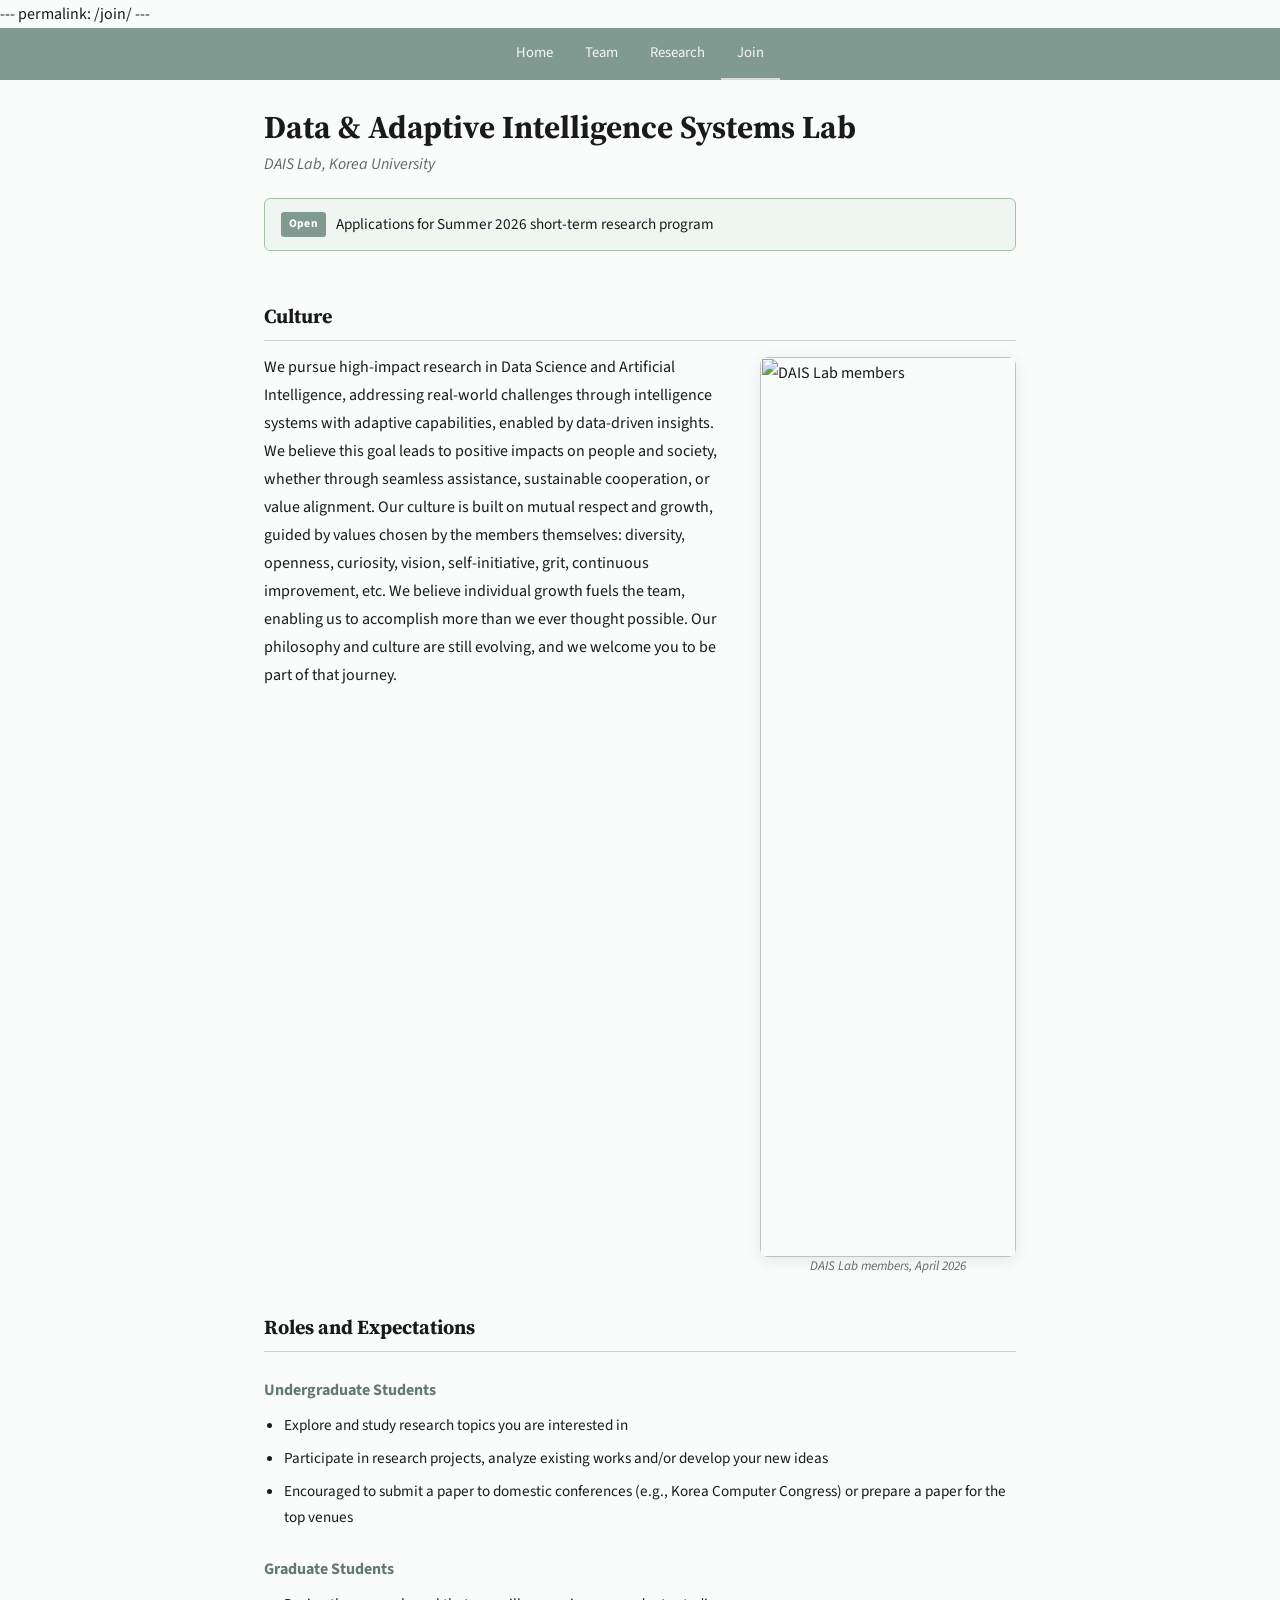
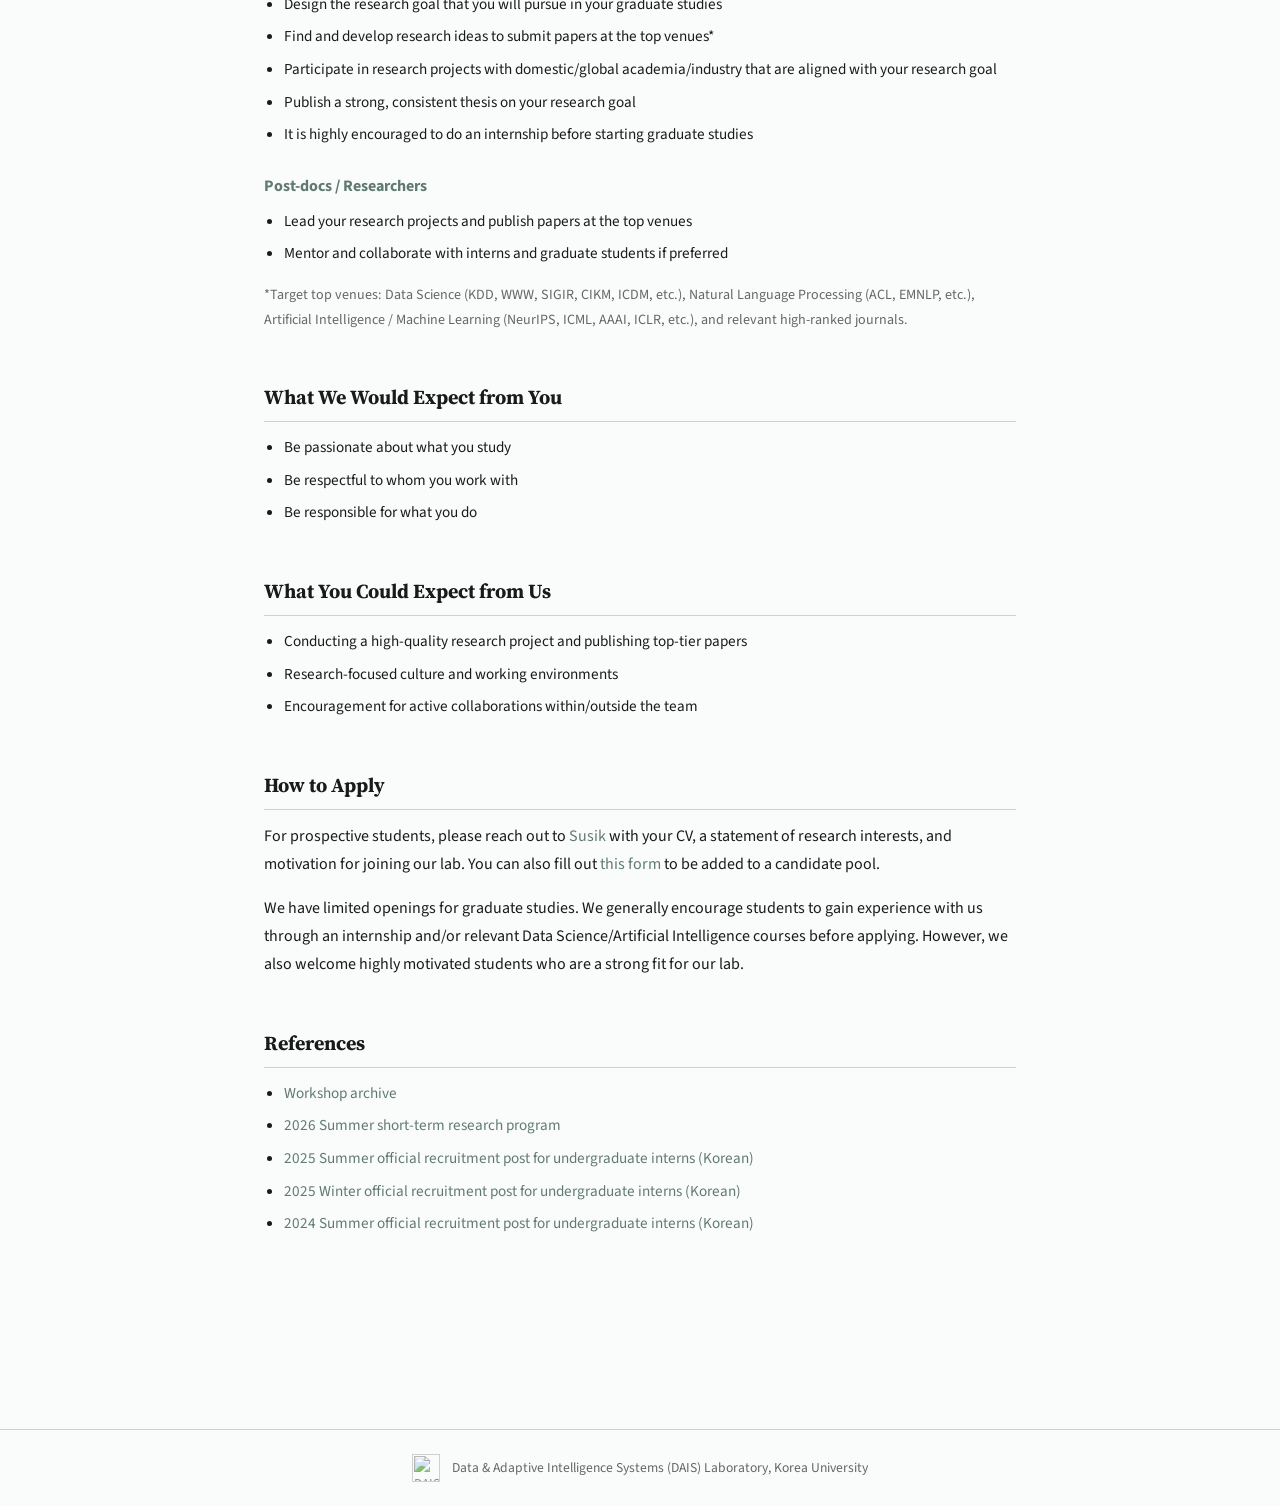
==== join.html @ 3ef178c9 "Add Summer 2026 recruitment announcement banner - Add clickable announcement linking to the program " ====
---
permalink: /join/
---
<!doctype html>
<html lang="en">

<head>
  <meta charset="utf-8" />
  <meta name="viewport" content="width=device-width, initial-scale=1" />
  <title>Join — DAIS Lab</title>
  <meta name="description"
    content="Join DAIS Lab at Korea University. Learn about open positions, roles, expectations, and how to apply for undergraduate, graduate, and postdoc opportunities." />
  <link rel="stylesheet" href="/styles.css">
  <!-- Google tag (gtag.js) -->
  <script async src="https://www.googletagmanager.com/gtag/js?id=G-4RPQRSZPRB"></script>
  <script>
    window.dataLayer = window.dataLayer || [];
    function gtag() { dataLayer.push(arguments); }
    gtag('js', new Date());

    gtag('config', 'G-4RPQRSZPRB');
  </script>
</head>

<body>
  <nav>
    <a href="/">Home</a>
    <a href="/team/">Team</a>
    <a href="/research/">Research</a>
    <a href="/join/" class="active">Join</a>
  </nav>
  <main>
    <h1>Data &amp; Adaptive Intelligence Systems Lab</h1>
    <p class="subtitle">DAIS Lab, Korea University</p>

    <a class="announcement"
      href="https://docs.google.com/document/d/1qIwP0bPIW7ix-1ERrTxtpL34Dnsl7VTaefRICehKoTg/edit?usp=sharing"
      target="_blank">
      <span class="announcement-tag">Open</span>
      <span>Applications for Summer 2026 short-term research program</span>
    </a>

    <h2>Culture</h2>
    <div class="culture-row">
      <figure class="lab-photo">
        <img src="/images/team/team_260417.png" alt="DAIS Lab members">
        <figcaption>DAIS Lab members, April 2026</figcaption>
      </figure>
      <p>We pursue high-impact research in Data Science and Artificial Intelligence, addressing real-world challenges
        through intelligence systems with adaptive capabilities, enabled by data-driven insights. We believe this goal
        leads to positive impacts on people and society, whether through seamless assistance, sustainable cooperation,
        or value alignment. Our culture is built on mutual respect and growth, guided by values chosen by the members
        themselves: diversity, openness, curiosity, vision, self-initiative, grit, continuous improvement, etc. We
        believe individual growth fuels the team, enabling us to accomplish more than we ever thought possible. Our
        philosophy and culture are still evolving, and we welcome you to be part of that journey.</p>
    </div>

    <h2>Roles and Expectations</h2>

    <h3>Undergraduate Students</h3>
    <ul>
      <li>Explore and study research topics you are interested in</li>
      <li>Participate in research projects, analyze existing works and/or develop your new ideas</li>
      <li>Encouraged to submit a paper to domestic conferences (e.g., Korea Computer Congress) or prepare a paper for
        the top venues</li>
    </ul>

    <h3>Graduate Students</h3>
    <ul>
      <li>Design the research goal that you will pursue in your graduate studies</li>
      <li>Find and develop research ideas to submit papers at the top venues*</li>
      <li>Participate in research projects with domestic/global academia/industry that are aligned with your research
        goal</li>
      <li>Publish a strong, consistent thesis on your research goal</li>
      <li>It is highly encouraged to do an internship before starting graduate studies</li>
    </ul>

    <h3>Post-docs / Researchers</h3>
    <ul>
      <li>Lead your research projects and publish papers at the top venues</li>
      <li>Mentor and collaborate with interns and graduate students if preferred</li>
    </ul>

    <p style="font-size:0.88rem; color:var(--muted);">
      *Target top venues: Data Science (KDD, WWW, SIGIR, CIKM, ICDM, etc.), Natural Language Processing (ACL, EMNLP,
      etc.), Artificial Intelligence / Machine Learning (NeurIPS, ICML, AAAI, ICLR, etc.), and relevant high-ranked
      journals.
    </p>

    <h2>What We Would Expect from You</h2>
    <ul>
      <li>Be passionate about what you study</li>
      <li>Be respectful to whom you work with</li>
      <li>Be responsible for what you do</li>
    </ul>

    <h2>What You Could Expect from Us</h2>
    <ul>
      <li>Conducting a high-quality research project and publishing top-tier papers</li>
      <li>Research-focused culture and working environments</li>
      <li>Encouragement for active collaborations within/outside the team</li>
    </ul>

    <h2>How to Apply</h2>
    <p>For prospective students, please reach out to <a href="mailto:susik@korea.ac.kr">Susik</a> with your CV, a
      statement of research interests, and motivation for joining our lab. You can also fill out <a
        href="https://forms.gle/fkPYoEhUWRj9Fy5XA" target="_blank">this form</a> to be added to a candidate pool.</p>
    <p>We have limited openings for graduate studies. We generally encourage students to gain experience with us through
      an internship and/or relevant Data Science/Artificial Intelligence courses before applying. However, we also
      welcome highly motivated students who are a strong fit for our lab.</p>

    <h2>References</h2>

    <ul>
      <li><a href="/workshop/">Workshop archive</a></li>
      <li><a href="https://docs.google.com/document/d/1qIwP0bPIW7ix-1ERrTxtpL34Dnsl7VTaefRICehKoTg/edit?usp=sharing"
          target="_blank">2026 Summer short-term research program</a></li>
      <li><a href="https://docs.google.com/document/d/1qY76R9urnKRyutSUgohcFVH12Ep9HXE4thhHK4Xi0Aw/edit?usp=sharing"
          target="_blank">2025 Summer official recruitment post for undergraduate interns (Korean)</a></li>
      <li><a href="https://docs.google.com/document/d/14RtnezSi3eDyaeKJpJZFWVdRIXePC6LK47aQvysIrrg/edit?usp=sharing"
          target="_blank">2025 Winter official recruitment post for undergraduate interns (Korean)</a></li>
      <li><a href="https://docs.google.com/document/d/18Xj0tf5e4lnX49O1BwuatmQZgXf6cx6W1sAJg65nxL0/edit?usp=sharing"
          target="_blank">2024 Summer official recruitment post for undergraduate interns (Korean)</a></li>
    </ul>
  </main>
  <footer>
    <img src="/images/logo/grey@2x.png" alt="DAIS Lab" class="footer-logo">
    Data &amp; Adaptive Intelligence Systems (DAIS) Laboratory, Korea University
  </footer>
</body>

</html>
---- styles.css ----
/* ===== DAIS Lab — Shared Stylesheet ===== */
/* Palette: https://colorhunt.co/palette/819a91a7c1a8d1d8beeeefe0 */
@import url('https://fonts.googleapis.com/css2?family=Source+Sans+3:wght@300;400;500;600;700&family=Source+Serif+4:wght@400;500;600;700&display=swap');

:root {
    --bg: #FAFCFB;
    --text: #1a1a1a;
    --muted: #666666;
    --accent: #819A91;
    --accent-light: #A7C1A8;
    --accent-dark: #617A71;
    --accent-pale: #d4ddd6;
    --border: #d0d0d0;
}

* {
    box-sizing: border-box;
}

body {
    margin: 0;
    font-family: "Source Sans 3", "Helvetica Neue", Helvetica, Arial, sans-serif;
    background: var(--bg);
    color: var(--text);
    line-height: 1.75;
    font-size: 16px;
}

/* ---- Navigation ---- */
nav {
    background: var(--accent);
    padding: 0 24px;
    display: flex;
    justify-content: center;
    align-items: center;
    gap: 0;
}

nav a {
    color: #f5f7f2;
    text-decoration: none;

    font-size: 0.92rem;
    padding: 12px 16px;
    border-bottom: 2px solid transparent;
    display: inline-block;
    transition: background 0.3s ease, border-bottom-color 0.3s ease;
}

nav a:hover {
    background: rgba(255, 255, 255, 0.18);
}

nav a.active {
    border-bottom-color: var(--accent-pale);
}


/* ---- Layout ---- */
@keyframes fadeInSlideUp {
    from {
        opacity: 0;
        transform: translateY(15px);
    }

    to {
        opacity: 1;
        transform: translateY(0);
    }
}

main {
    max-width: 800px;
    margin: 0 auto;
    padding: 28px 24px 96px;
    animation: fadeInSlideUp 0.6s ease-out forwards;
}

/* ---- Typography ---- */
h1,
h2 {
    font-family: "Source Serif 4", Georgia, serif;
}

h1 {
    font-size: 2rem;
    font-weight: bold;
    margin: 0 0 4px;
    line-height: 1.2;
}

.announcement {
    margin: 16px 0 24px;
    padding: 12px 16px;
    border: 1px solid var(--accent-light);
    background: rgba(167, 193, 168, 0.12);
    border-radius: 6px;
    font-size: 0.95rem;
    color: var(--text);
    display: flex;
    align-items: center;
    gap: 10px;
    text-decoration: none;
    transition: background 0.15s, border-color 0.15s;
}

a.announcement:hover {
    background: rgba(167, 193, 168, 0.22);
    border-color: var(--accent);
    text-decoration: none;
}

.announcement-tag {
    background: var(--accent);
    color: #fff;
    font-size: 0.72rem;
    font-weight: bold;
    padding: 2px 8px;
    border-radius: 3px;
    flex-shrink: 0;
    letter-spacing: 0.02em;
}

.culture-row {
    margin: 4px 0 8px;
}

.culture-row::after {
    content: "";
    display: block;
    clear: both;
}

.culture-row > p {
    margin: 0;
}

.culture-row .lab-photo {
    float: right;
    width: 34%;
    margin: 4px 0 -12px 24px;
}

.culture-row .lab-photo figcaption {
    margin-top: 2px;
    margin-bottom: 0;
    line-height: 1.2;
}

.lab-photo img {
    display: block;
    width: 100%;
    height: auto;
    border-radius: 8px;
    box-shadow: 0 4px 16px rgba(0, 0, 0, 0.08);
}

.lab-photo figcaption {
    text-align: center;
    font-size: 0.82rem;
    color: var(--muted);
    font-style: italic;
    margin-top: 8px;
}

@media (max-width: 640px) {
    .culture-row .lab-photo {
        float: none;
        width: 100%;
        margin: 16px 0;
    }
}

footer .footer-logo {
    height: 28px;
    width: auto;
    opacity: 0.75;
    flex-shrink: 0;
}

h2 {
    font-size: 1.25rem;
    font-weight: bold;
    margin: 48px 0 12px;
    border-bottom: 1px solid var(--border);
    padding-bottom: 6px;
}

h3 {
    font-size: 1rem;
    font-weight: bold;
    margin: 24px 0 8px;
    color: var(--accent-dark);
}

h4 {
    font-size: 0.93rem;
    font-weight: 600;
    margin: 12px 0 4px;
    color: var(--accent-dark);
}

p {
    margin: 0 0 16px;
}

a {
    color: var(--accent-dark);
    text-decoration: none;
}

a:hover {
    text-decoration: underline;
}

.subtitle {
    color: var(--muted);
    font-style: italic;
    margin: 0 0 20px;
}

/* ---- Mission / Highlight box ---- */
.highlight-box {
    margin: 20px 0 0;
    padding: 16px 20px;
    border-left: 3px solid var(--accent);
    background: rgba(167, 193, 168, 0.15);
    font-style: italic;
    color: #333;
}

.mission {
    color: var(--accent);
    font-style: italic;
    margin: 0 auto 20px;
    font-size: 1rem;
    text-align: center;
}

/* ---- News list ---- */
.news-list {
    list-style: none;
    padding: 0;
    margin: 0;
}

.news-list li {
    display: flex;
    align-items: baseline;
    padding: 6px 0;
    font-size: 0.93rem;
    position: relative;
}

.news-list li:has(.date)::after {
    content: "";
    display: block;
    position: absolute;
    bottom: 0;
    left: 4.1em;
    right: 0;
    border-bottom: 1px solid var(--border);
}

.news-list li:not(:has(.date)) {
    border-bottom: 1px solid var(--border);
}

.news-list li:last-child {
    border-bottom: none;
}

.news-list li:last-child::after {
    display: none;
}

.date {
    color: var(--accent-dark);

    font-size: 0.83rem;
    margin-right: 6px;
    flex-shrink: 0;
}

/* ---- PI block ---- */
.pi-block {
    display: flex;
    gap: 28px;
    align-items: flex-start;
    margin-top: 16px;
    flex-wrap: wrap;
}

.pi-block img {
    width: 160px;
    height: 200px;
    object-fit: cover;
    object-position: top;
    border-radius: 4px;
    flex-shrink: 0;
}

.pi-info .name {
    font-size: 1.15rem;
    font-weight: bold;
    margin-bottom: 4px;
}

.pi-info .role {
    color: var(--muted);
    margin: 0 0 8px;
    font-style: italic;
}

.pi-info p {
    margin: 0 0 4px;
    font-size: 0.9rem;
}

/* ---- Member grid ---- */
.member-grid {
    display: grid;
    grid-template-columns: repeat(auto-fill, minmax(160px, 1fr));
    gap: 14px;
    margin-top: 14px;
}

.member-card {
    padding: 14px;
    border: 1px solid transparent;
    border-radius: 8px;
    font-size: 0.88rem;
    background: #fff;
    box-shadow: 0 4px 12px rgba(0, 0, 0, 0.05);
    transition: transform 0.3s ease, box-shadow 0.3s ease;
}

.member-card:hover {
    transform: translateY(-2px);
    box-shadow: 0 8px 16px rgba(0, 0, 0, 0.08);
}

.member-card img {
    width: 100%;
    aspect-ratio: 1;
    object-fit: cover;
    object-position: top;
    background: #fff;
    border-radius: 4px;
    margin-bottom: 8px;
    display: block;
}

.member-card img[src*="hyunwoong_lim"] {
    object-fit: contain;
}

.member-card img[src*="myeongchun_kim"] {
    object-position: center 40%;
}

.member-card .name {
    font-weight: bold;
    margin-bottom: 3px;
}

.member-card .role {
    color: var(--muted);
    font-size: 0.82rem;
}

.member-card .email {
    margin-top: 4px;
}

/* ---- Research grid ---- */
.research-grid {
    display: grid;
    grid-template-columns: 1fr 1fr;
    gap: 16px;
    margin-top: 16px;
}

@media (max-width: 600px) {
    .research-grid {
        grid-template-columns: 1fr;
    }
}

.research-card {
    padding: 16px;
    border: 1px solid transparent;
    border-radius: 8px;
    background: #fff;
    box-shadow: 0 4px 12px rgba(0, 0, 0, 0.05);
    transition: transform 0.3s ease, box-shadow 0.3s ease, background 0.3s, border-color 0.3s;
}

.research-card h3 {
    margin: 0 0 8px;
    font-size: 0.95rem;
    color: var(--accent-dark);
}

.research-card ul {
    margin: 0;
    padding-left: 18px;
    font-size: 0.87rem;
    color: var(--muted);
}

/* ---- Publication list ---- */
.pub-list {
    padding: 0 0 0 32px;
    margin: 0;
}

.pub-list li {
    padding: 10px 0 10px 8px;
    border-bottom: 1px solid var(--border);
    font-size: 0.92rem;
}

.pub-list li::marker {

    font-size: 0.82rem;
    color: var(--accent-dark);
    font-weight: bold;
}

.pub-list li:last-child {
    border-bottom: none;
}

#filter-label {
    font-size: 0.85rem;
    font-weight: normal;
    color: var(--accent-dark);
    font-style: italic;
    cursor: pointer;
}

#filter-label:hover {
    text-decoration: none;
}

.pub-authors {
    font-size: 0.82rem;
    color: var(--muted);
    margin-top: 2px;
}

.pub-venue {
    font-size: 0.8rem;
    color: var(--muted);
    margin-top: 2px;
    font-style: italic;
}

.badge-links a {
    position: relative;
    display: inline-flex;
    align-items: center;
    justify-content: center;
    width: 22px;
    height: 22px;
    font-size: 0;
    color: transparent;
    margin-right: 6px;
    margin-top: 3px;
    text-decoration: none;
    border: 1px solid var(--border);
    border-radius: 4px;
    background-repeat: no-repeat;
    background-position: center;
    background-size: 13px;
    vertical-align: middle;
    transition: border-color 0.15s, background-color 0.15s;
}

.badge-links a::after {
    content: "Paper";
    position: absolute;
    bottom: calc(100% + 6px);
    left: 50%;
    transform: translateX(-50%);
    padding: 3px 7px;
    background: #333;
    color: #fff;
    font-size: 0.7rem;
    border-radius: 3px;
    white-space: nowrap;
    opacity: 0;
    pointer-events: none;
    transition: opacity 0.15s;
    z-index: 10;
}

.badge-links a[href*="alphaxiv"]::after { content: "alphaXiv"; }
.badge-links a[href*="github"]::after { content: "Code"; }
.badge-links a[href*="/poster/"]::after { content: "Poster"; }

.badge-links a:hover::after {
    opacity: 1;
}

.badge-links span {
    display: inline-block;
    font-size: 0.75rem;
    color: var(--muted);
    padding: 0;
    margin-right: 8px;
    margin-top: 3px;
    border-bottom: 1px dotted var(--border);
}

.badge-links a:hover {
    border-color: var(--accent-dark);
    background-color: rgba(0, 0, 0, 0.04);
}

/* Default: Paper icon (document) */
.badge-links a {
    background-image: url("data:image/svg+xml;utf8,<svg xmlns='http://www.w3.org/2000/svg' viewBox='0 0 24 24' fill='none' stroke='%23666' stroke-width='2' stroke-linecap='round' stroke-linejoin='round'><path d='M14 2H6a2 2 0 0 0-2 2v16a2 2 0 0 0 2 2h12a2 2 0 0 0 2-2V8z'/><polyline points='14 2 14 8 20 8'/><line x1='16' y1='13' x2='8' y2='13'/><line x1='16' y1='17' x2='8' y2='17'/><line x1='10' y1='9' x2='8' y2='9'/></svg>");
}

/* alphaXiv: official logo */
.badge-links a[href*="alphaxiv"] {
    background-size: 14px;
    background-image: url("data:image/svg+xml;utf8,<svg xmlns='http://www.w3.org/2000/svg' viewBox='0 0 718.41 504.47' fill='%23666'><polygon points='591.15 258.54 718.41 385.73 663.72 440.28 536.57 313.62 591.15 258.54'/><path d='M273.86.3c34.56-2.41,67.66,9.73,92.51,33.54l94.64,94.63-55.11,54.55-96.76-96.55c-16.02-12.7-37.67-12.1-53.19,1.11L54.62,288.82,0,234.23,204.76,29.57C223.12,13.31,249.27,2.02,273.86.3Z'/><path d='M663.79,1.29l54.62,54.58-418.11,417.9c-114.43,95.94-263.57-53.49-167.05-167.52l160.46-160.33,54.62,54.58-157.88,157.77c-33.17,40.32,18.93,91.41,58.66,57.48L663.79,1.29Z'/></svg>");
}

/* Poster icon: pinned poster */
.badge-links a[href*="/poster/"] {
    background-image: url("data:image/svg+xml;utf8,<svg xmlns='http://www.w3.org/2000/svg' viewBox='0 0 24 24' fill='none' stroke='%23666' stroke-width='2' stroke-linecap='round' stroke-linejoin='round'><rect x='5' y='5' width='14' height='16' rx='1'/><line x1='9' y1='10' x2='15' y2='10'/><line x1='9' y1='14' x2='13' y2='14'/><circle cx='12' cy='5' r='2' fill='%23666'/></svg>");
}

/* Code: GitHub mark */
.badge-links a[href*="github"] {
    background-image: url("data:image/svg+xml;utf8,<svg xmlns='http://www.w3.org/2000/svg' viewBox='0 0 24 24' fill='%23666'><path d='M12 .297c-6.63 0-12 5.373-12 12 0 5.303 3.438 9.8 8.205 11.385.6.113.82-.258.82-.577 0-.285-.01-1.04-.015-2.04-3.338.724-4.042-1.61-4.042-1.61C4.422 18.07 3.633 17.7 3.633 17.7c-1.087-.744.084-.729.084-.729 1.205.084 1.838 1.236 1.838 1.236 1.07 1.835 2.809 1.305 3.495.998.108-.776.417-1.305.76-1.605-2.665-.3-5.466-1.332-5.466-5.93 0-1.31.465-2.38 1.235-3.22-.135-.303-.54-1.523.105-3.176 0 0 1.005-.322 3.3 1.23.96-.267 1.98-.399 3-.405 1.02.006 2.04.138 3 .405 2.28-1.552 3.285-1.23 3.285-1.23.645 1.653.24 2.873.12 3.176.765.84 1.23 1.91 1.23 3.22 0 4.61-2.805 5.625-5.475 5.92.42.36.81 1.096.81 2.22 0 1.606-.015 2.896-.015 3.286 0 .315.21.69.825.57C20.565 22.092 24 17.592 24 12.297c0-6.627-5.373-12-12-12'/></svg>");
}

.venue-tag {
    color: var(--muted);
    font-size: 0.8rem;
    display: block;
}

/* ---- Topic filter ---- */
.topic-filter {
    cursor: pointer;
    transition: color 0.2s, background 0.2s;
    padding: 2px 4px;
    border-radius: 3px;
    margin: -2px -4px;
}

.topic-filter:hover {
    background: rgba(129, 154, 145, 0.1);
}

.topic-filter.active {
    background: rgba(129, 154, 145, 0.18);
    color: var(--accent-dark);
    font-weight: bold;
}

.research-card h3 {
    cursor: pointer;
}

.research-card.card-active {
    background: rgba(129, 154, 145, 0.12);
    border-color: var(--accent-dark);
    transition: all 0.3s ease;
}

.research-card:hover {
    background: rgba(129, 154, 145, 0.06);
    border-color: var(--accent-light);
    transform: translateY(-2px);
    box-shadow: 0 8px 16px rgba(0, 0, 0, 0.08);
    transition: all 0.2s ease;
}

.pub-list li {
    transition: opacity 0.3s ease, max-height 0.3s ease;
}

.pub-list li.pub-hidden {
    opacity: 0;
    max-height: 0;
    padding: 0 0 0 36px;
    margin: 0;
    border: none;
    overflow: hidden;
}

/* ---- Icons ---- */
.email-icon,
.cv-icon,
.homepage-icon {
    color: var(--muted);
    display: inline-block;
    margin-top: 4px;
    transition: color 0.2s;
}

.email-icon:hover,
.cv-icon:hover,
.homepage-icon:hover {
    color: var(--accent-dark);
}

.email-icon svg,
.cv-icon svg,
.homepage-icon svg {
    width: 18px;
    height: 18px;
}

/* ---- Join page extras ---- */
ul {
    padding-left: 20px;
    margin: 8px 0 16px;
}

li {
    margin-bottom: 6px;
    font-size: 0.95rem;
}

/* ---- Footer ---- */
footer {
    margin-top: 80px;
    padding: 24px;
    border-top: 1px solid var(--border);
    display: flex;
    justify-content: center;
    align-items: center;
    gap: 12px;
    font-size: 0.85rem;
    color: var(--muted);
}

/* ---- PI Page ---- */
.pi-page {
    max-width: 800px;
}

.pi-profile {
    display: flex;
    justify-content: space-between;
    align-items: flex-start;
    gap: 32px;
    margin-top: 24px;
    flex-wrap: wrap;
}

.pi-profile-left {
    display: flex;
    gap: 24px;
    align-items: flex-start;
    flex: 1;
}

.pi-profile-left img {
    width: 160px;
    height: 200px;
    object-fit: cover;
    object-position: top;
    border-radius: 4px;
    flex-shrink: 0;
}

.pi-profile-info .role {
    color: var(--muted);
    font-style: italic;
    margin-bottom: 8px;
}

.pi-profile-info p {
    margin: 0 0 4px;
    font-size: 0.9rem;
}

.pi-toc {
    display: flex;
    flex-direction: column;
    gap: 4px;
    font-size: 0.9rem;
    flex-shrink: 0;
    border-left: 2px solid var(--border);
    padding-left: 14px;
}

.pi-toc a {
    color: var(--accent-dark);
    text-decoration: none;
}

.pi-toc a:hover {
    text-decoration: underline;
}

@media (max-width: 700px) {
    .pi-profile {
        flex-direction: column;
    }

    .pi-profile-left {
        flex-direction: column;
    }

    .pi-toc {
        border-left: none;
        padding-left: 0;
        flex-direction: row;
        flex-wrap: wrap;
        gap: 8px;
    }
}

/* ---- Archive toggle ---- */
.archive-toggle {
    margin-top: 8px;
}

.archive-toggle summary,
.archive-year summary {
    cursor: pointer;
    font-size: 0.9rem;
    color: var(--muted);
    padding: 6px 0;
    list-style: none;
}

.archive-toggle>summary::before,
.archive-year summary::before {
    content: "\25B6";
    display: inline-block;
    margin-right: 6px;
    transition: transform 0.2s;
}

.archive-toggle[open]>summary::before {
    transform: rotate(90deg);
}

.archive-year[open] summary::before {
    transform: rotate(90deg);
}

.archive-toggle summary:hover,
.archive-year summary:hover {
    color: var(--accent-dark);
}

.archive-toggle .news-list {
    margin-top: 4px;
}

.archive-year {
    margin-left: 12px;
}

/* ---- News year divider ---- */
.news-year-label {
    font-size: 0.78rem;
    font-weight: bold;
    color: var(--accent-dark);
    letter-spacing: 0.06em;
    padding: 10px 0 2px;
    border-bottom: 1px solid var(--accent-pale);
    margin-bottom: 2px;
}

/* ---- Workshop outline ---- */
.workshop-outline {
    display: flex;
    flex-direction: column;
    gap: 4px;
    font-size: 0.88rem;
    border-left: 2px solid var(--border);
    padding-left: 14px;
    margin: 16px 0 8px;
}

.workshop-outline a {
    color: var(--accent-dark);
    text-decoration: none;
}

.workshop-outline a:hover {
    text-decoration: underline;
}

/* ---- Dao image swap ---- */
.dao-swap {
    position: relative;
    width: 100%;
    aspect-ratio: 1;
    border-radius: 4px;
    overflow: hidden;
    margin-bottom: 8px;
}

.dao-img {
    position: absolute;
    top: 0;
    left: 0;
    width: 100% !important;
    height: 100% !important;
    object-fit: cover;
    object-position: top;
    transition: opacity 0.5s ease;
    margin: 0 !important;
    border-radius: 0 !important;
}

.dao-hover {
    opacity: 0;
}

.dao-swap:hover .dao-default {
    opacity: 0;
}

.dao-swap:hover .dao-hover {
    opacity: 1;
}

/* ---- Wave Animation ---- */
.wave-hero {
    margin: 0;
    overflow: hidden;
}

.wave-hero canvas {
    width: 100%;
    display: block;
}

/* ---- Quick Links Grid ---- */
.quick-links {
    display: grid;
    grid-template-columns: repeat(auto-fit, minmax(130px, 1fr));
    gap: 12px;
    padding: 0;
    margin: 0 0 24px;
    list-style: none;
}

.quick-links li {
    display: block;
    padding: 0;
    border: none;
    height: 100%;
}

.quick-links li:not(:has(.date)) {
    border-bottom: none;
}

.quick-links li a {
    display: flex;
    justify-content: center;
    align-items: center;
    text-align: center;
    height: 100%;
    padding: 12px 16px;
    background: var(--bg);
    border: 1px solid var(--accent-pale);
    border-radius: 8px;
    font-weight: 500;
    font-size: 0.95rem;
    color: var(--accent-dark);
    text-decoration: none;
    transition: all 0.3s ease;
    box-shadow: 0 2px 8px rgba(0, 0, 0, 0.02);
}

.quick-links li a:hover {
    background: var(--accent);
    color: #fff;
    border-color: var(--accent-dark);
    transform: translateY(-2px);
    box-shadow: 0 6px 12px rgba(129, 154, 145, 0.2);
}
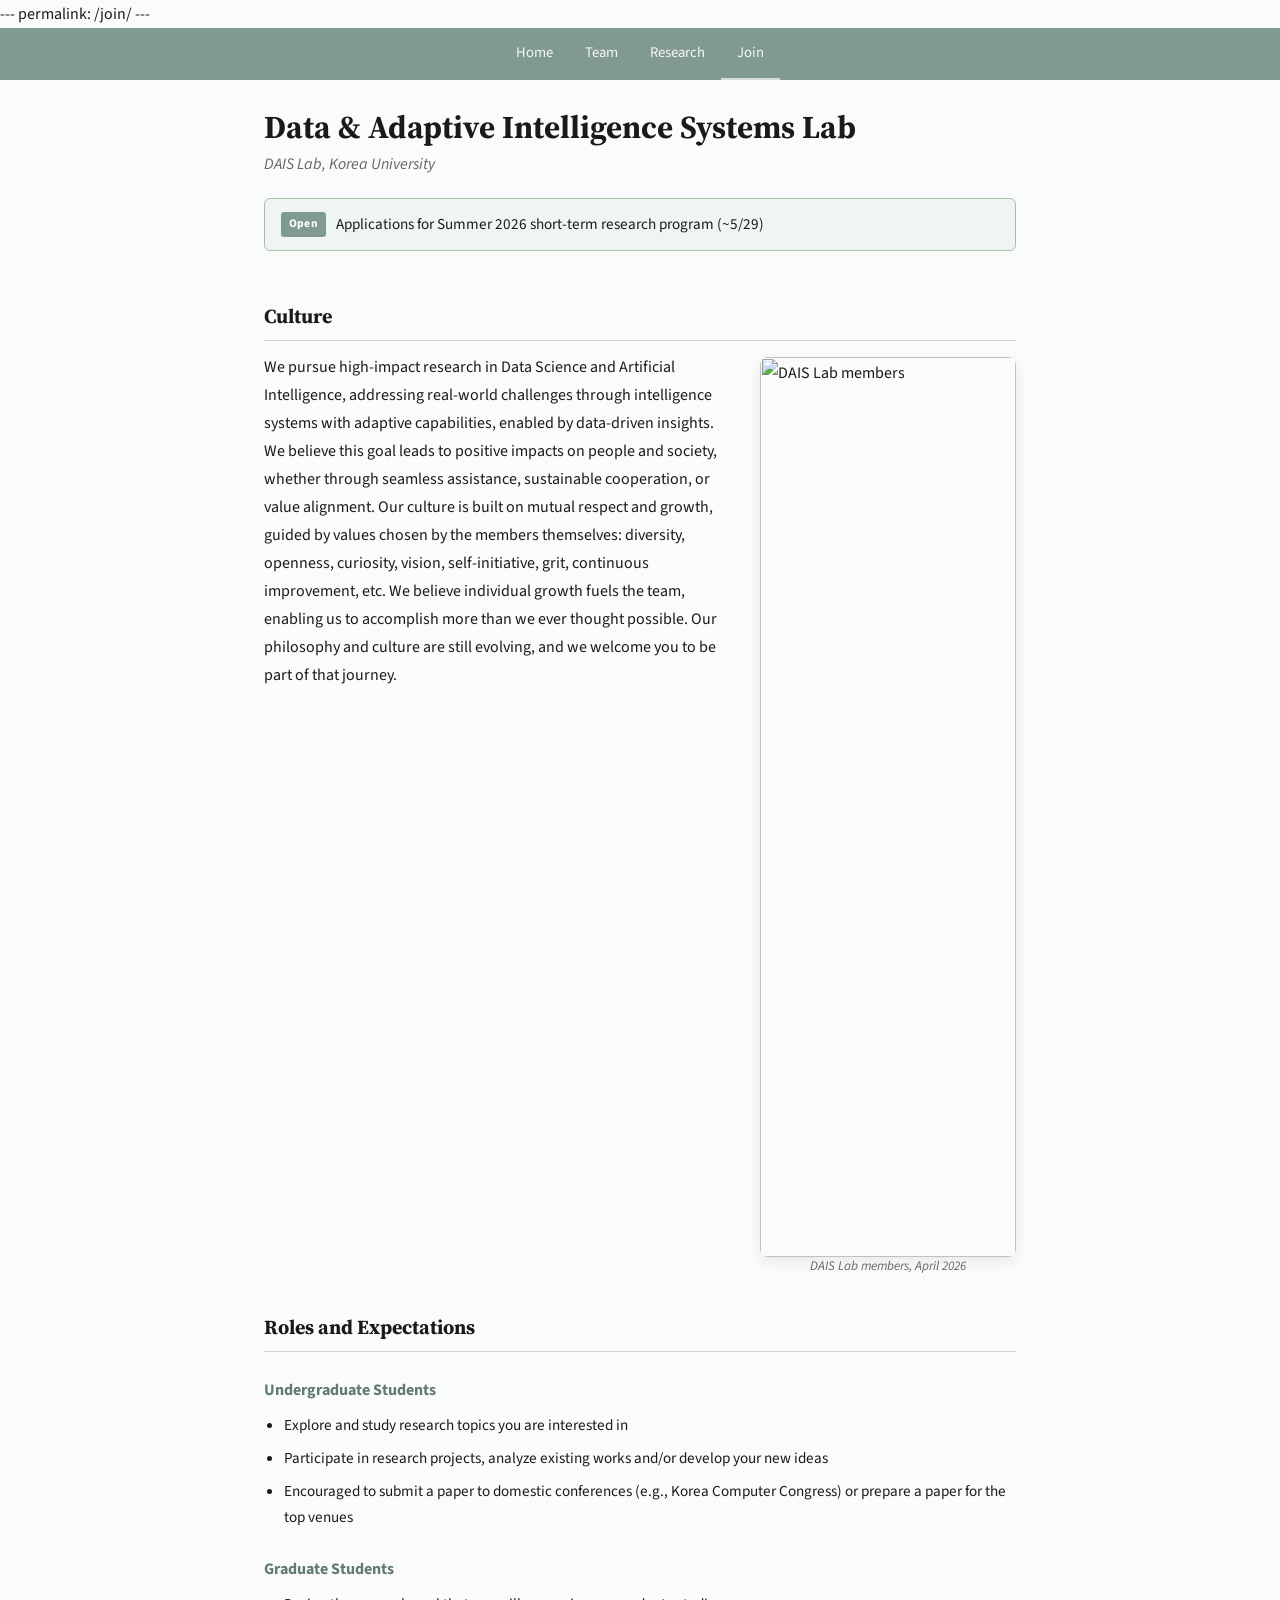
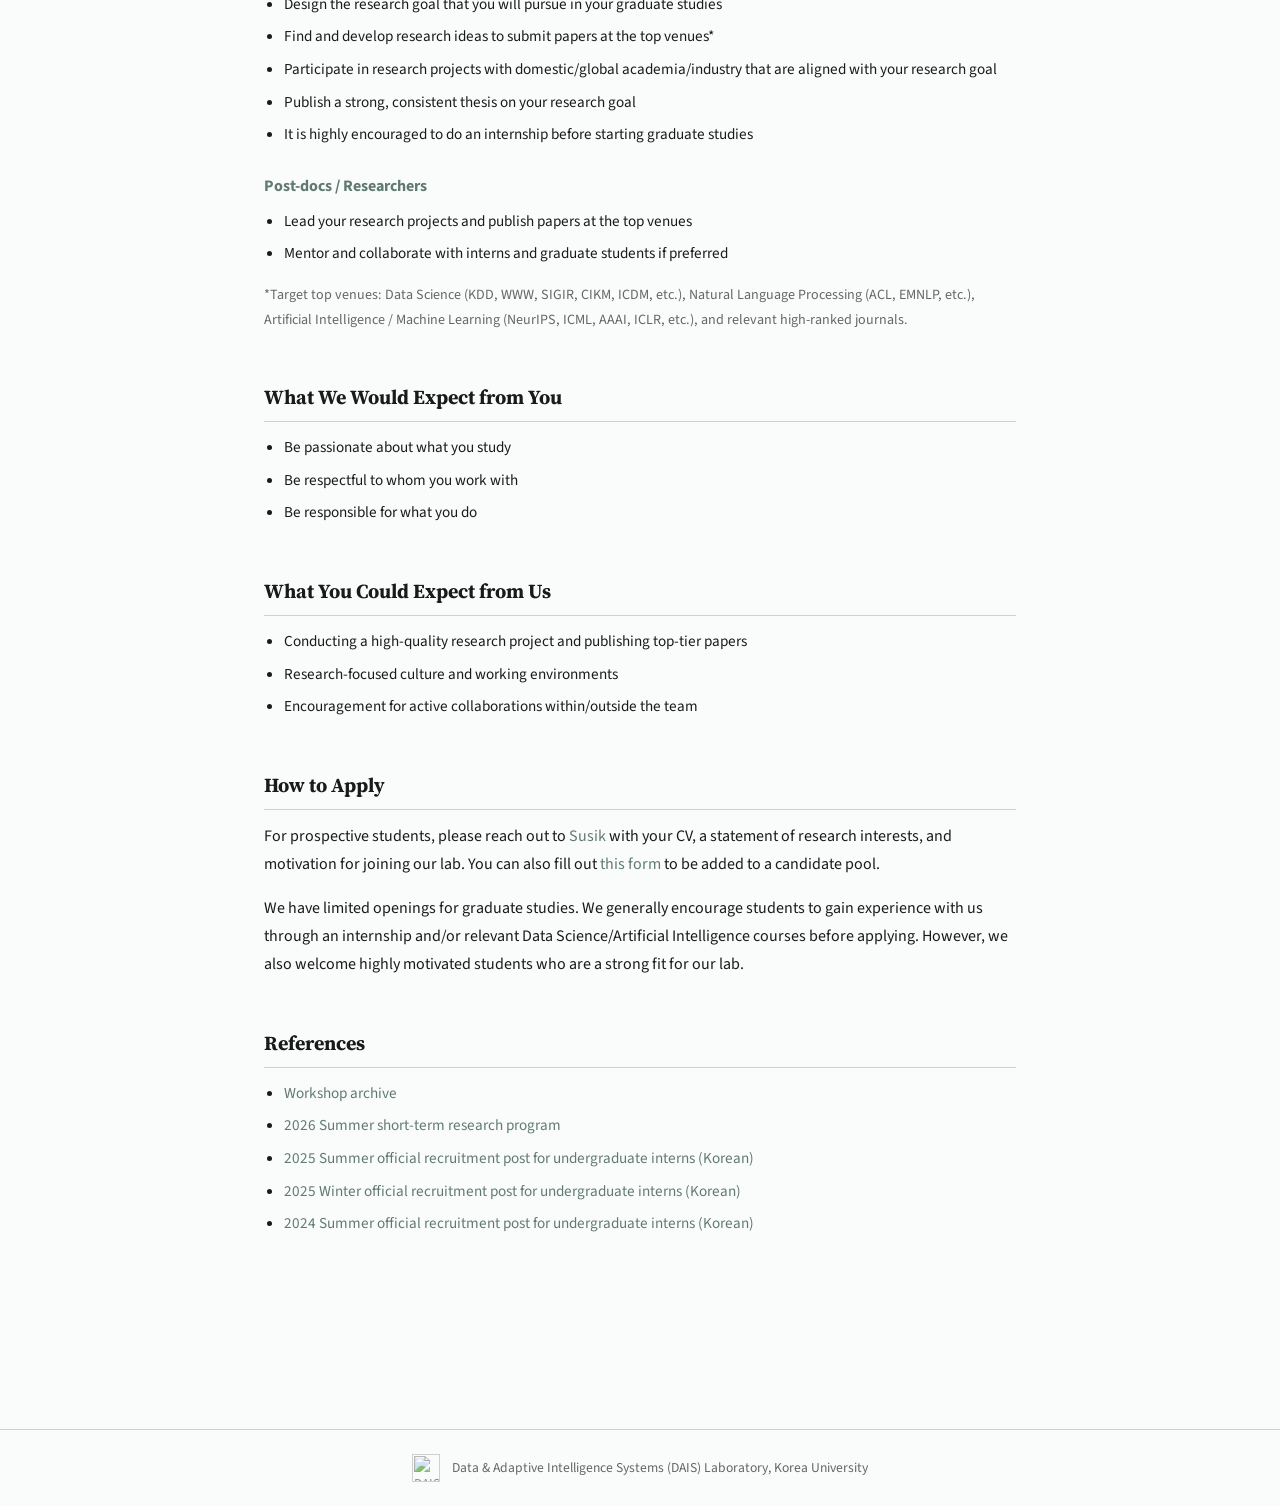
==== commit aafcfddb: "Update join.html" ====
--- a/join.html
+++ b/join.html
@@ -37,7 +37,7 @@
       href="https://docs.google.com/document/d/1qIwP0bPIW7ix-1ERrTxtpL34Dnsl7VTaefRICehKoTg/edit?usp=sharing"
       target="_blank">
       <span class="announcement-tag">Open</span>
-      <span>Applications for Summer 2026 short-term research program</span>
+      <span>Applications for Summer 2026 short-term research program (~5/29)</span>
     </a>
 
     <h2>Culture</h2>
@@ -129,4 +129,4 @@
   </footer>
 </body>
 
-</html>+</html>
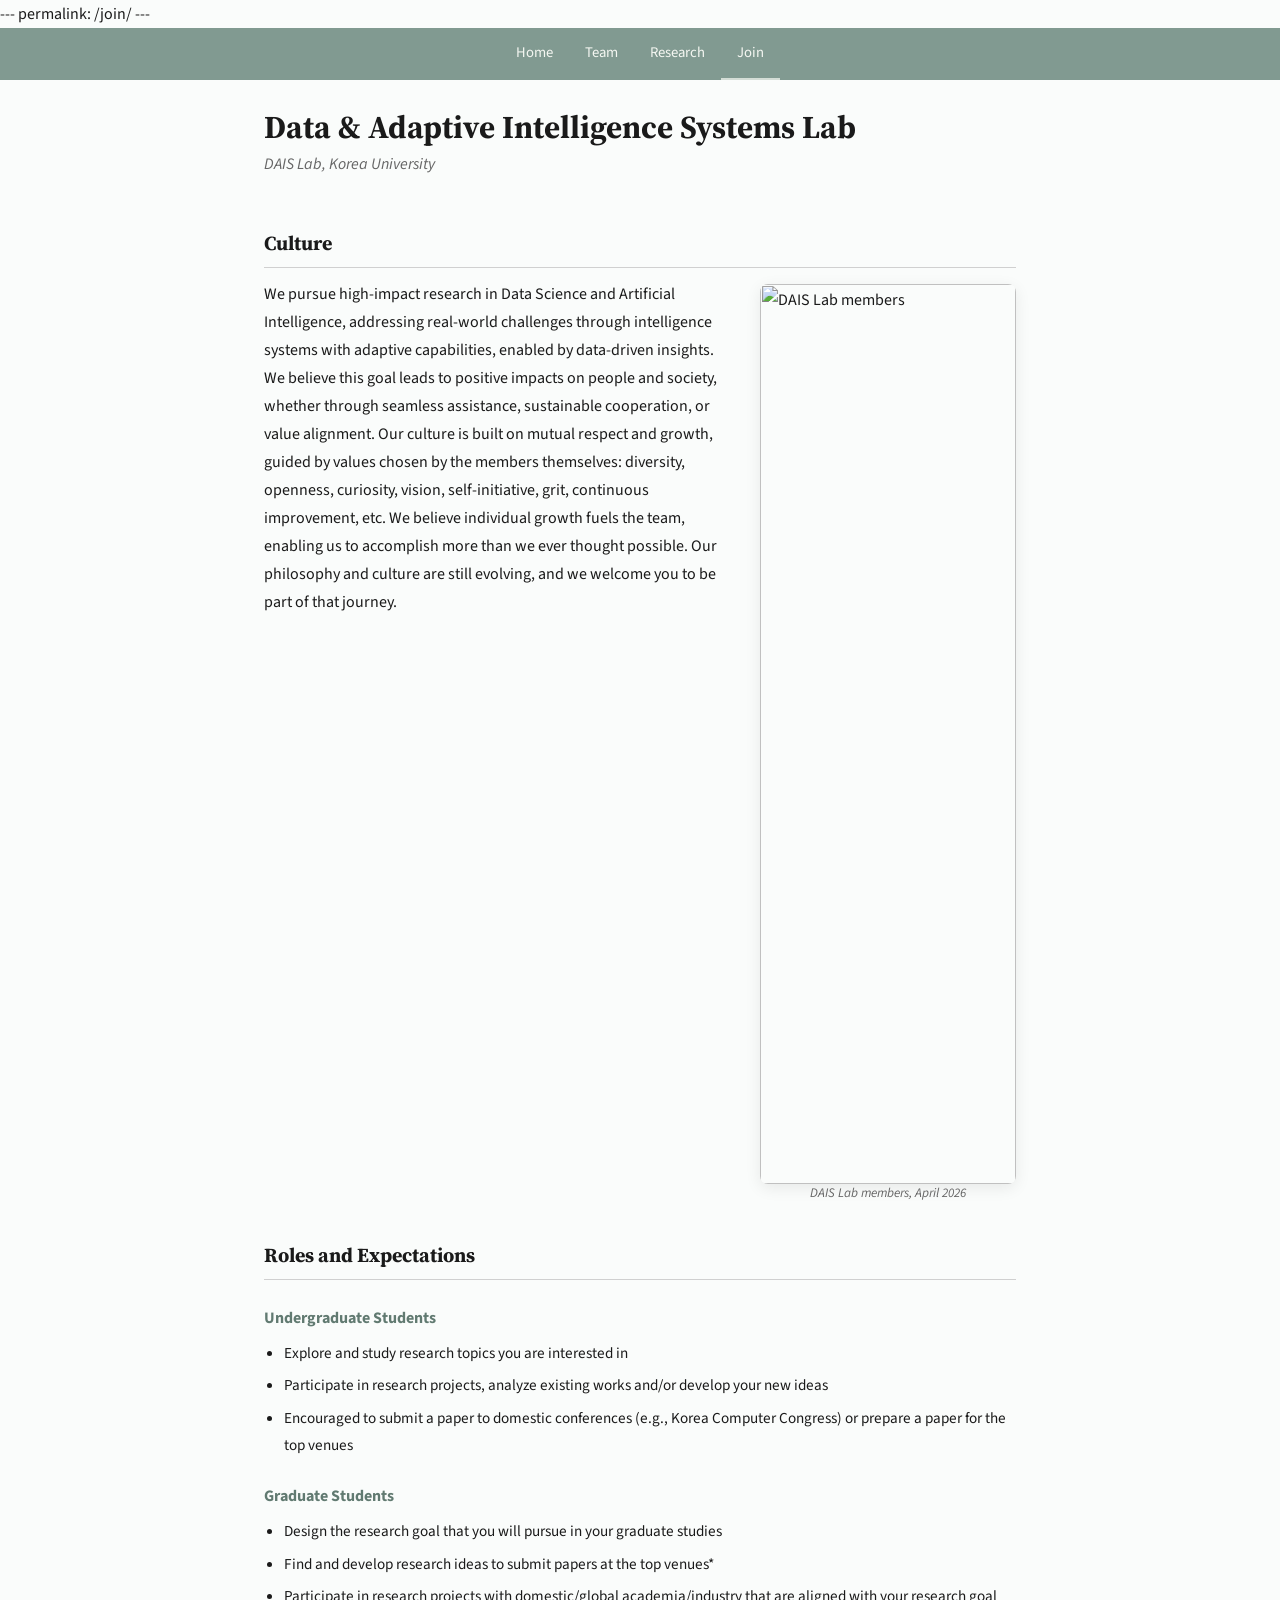
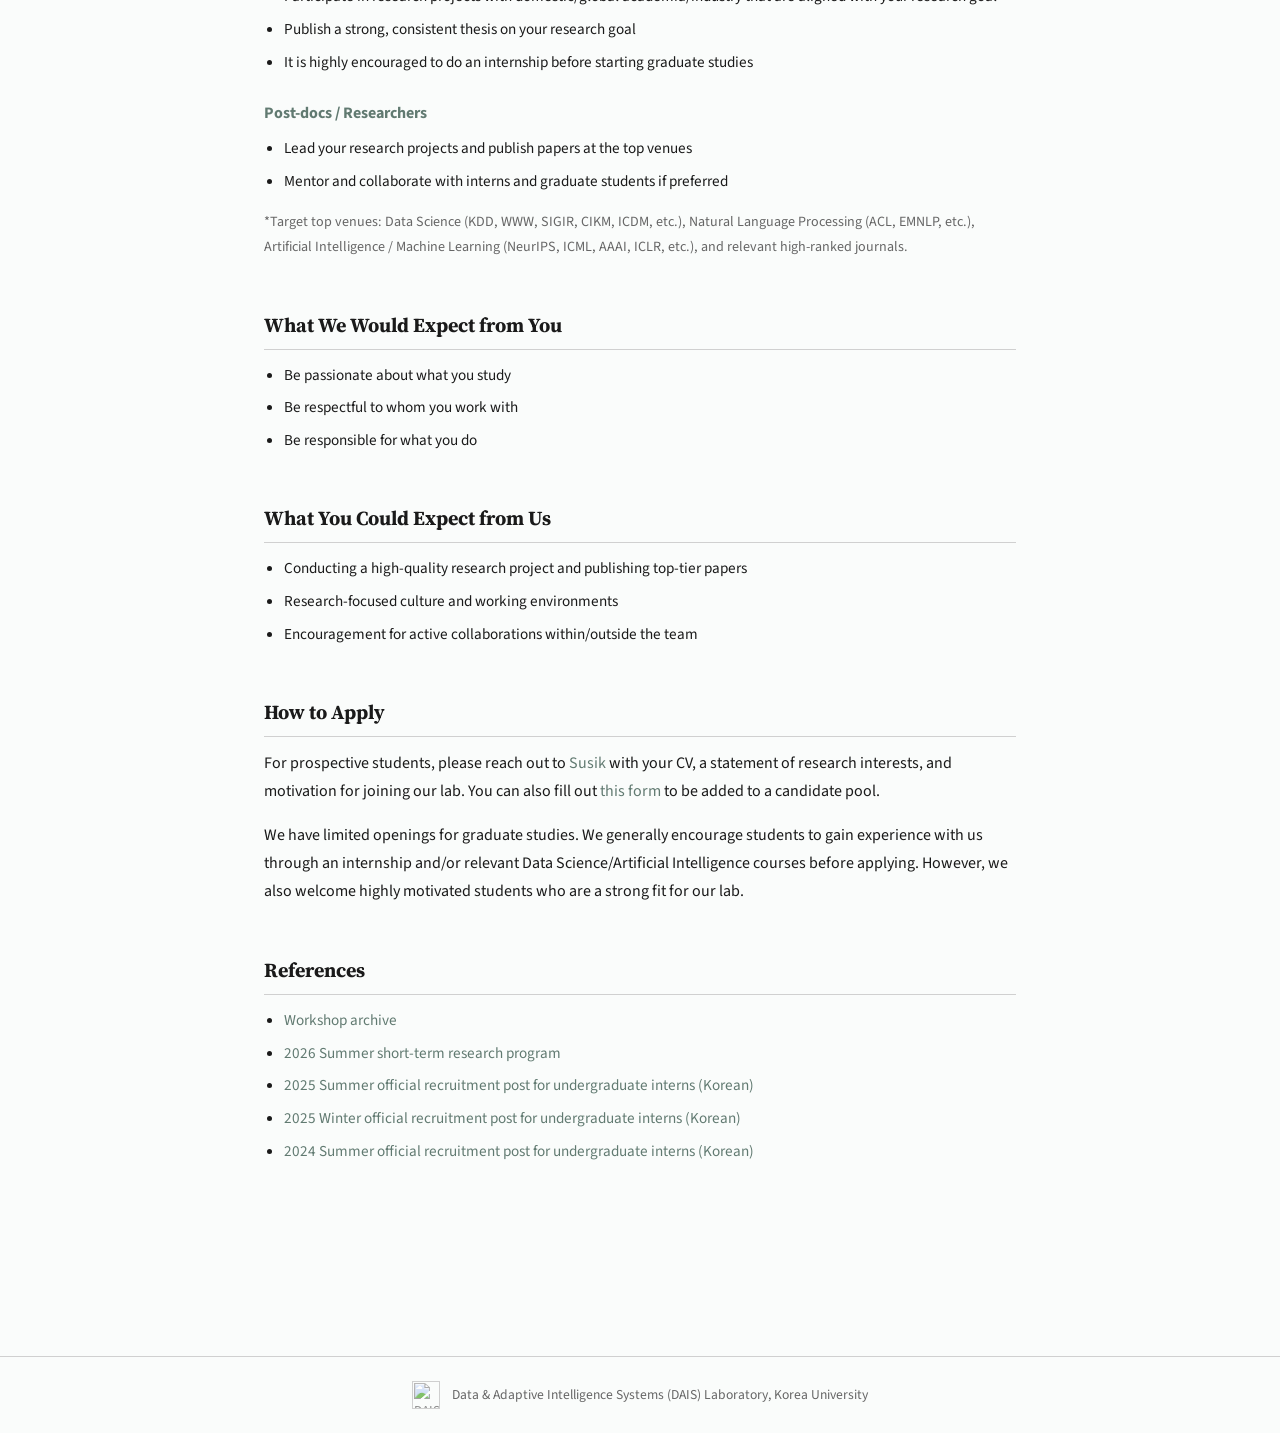
==== commit e608fbdc: "Update announcements and research listings" ====
--- a/join.html
+++ b/join.html
@@ -32,13 +32,6 @@
   <main>
     <h1>Data &amp; Adaptive Intelligence Systems Lab</h1>
     <p class="subtitle">DAIS Lab, Korea University</p>
-
-    <a class="announcement"
-      href="https://docs.google.com/document/d/1qIwP0bPIW7ix-1ERrTxtpL34Dnsl7VTaefRICehKoTg/edit?usp=sharing"
-      target="_blank">
-      <span class="announcement-tag">Open</span>
-      <span>Applications for Summer 2026 short-term research program (~5/29)</span>
-    </a>
 
     <h2>Culture</h2>
     <div class="culture-row">
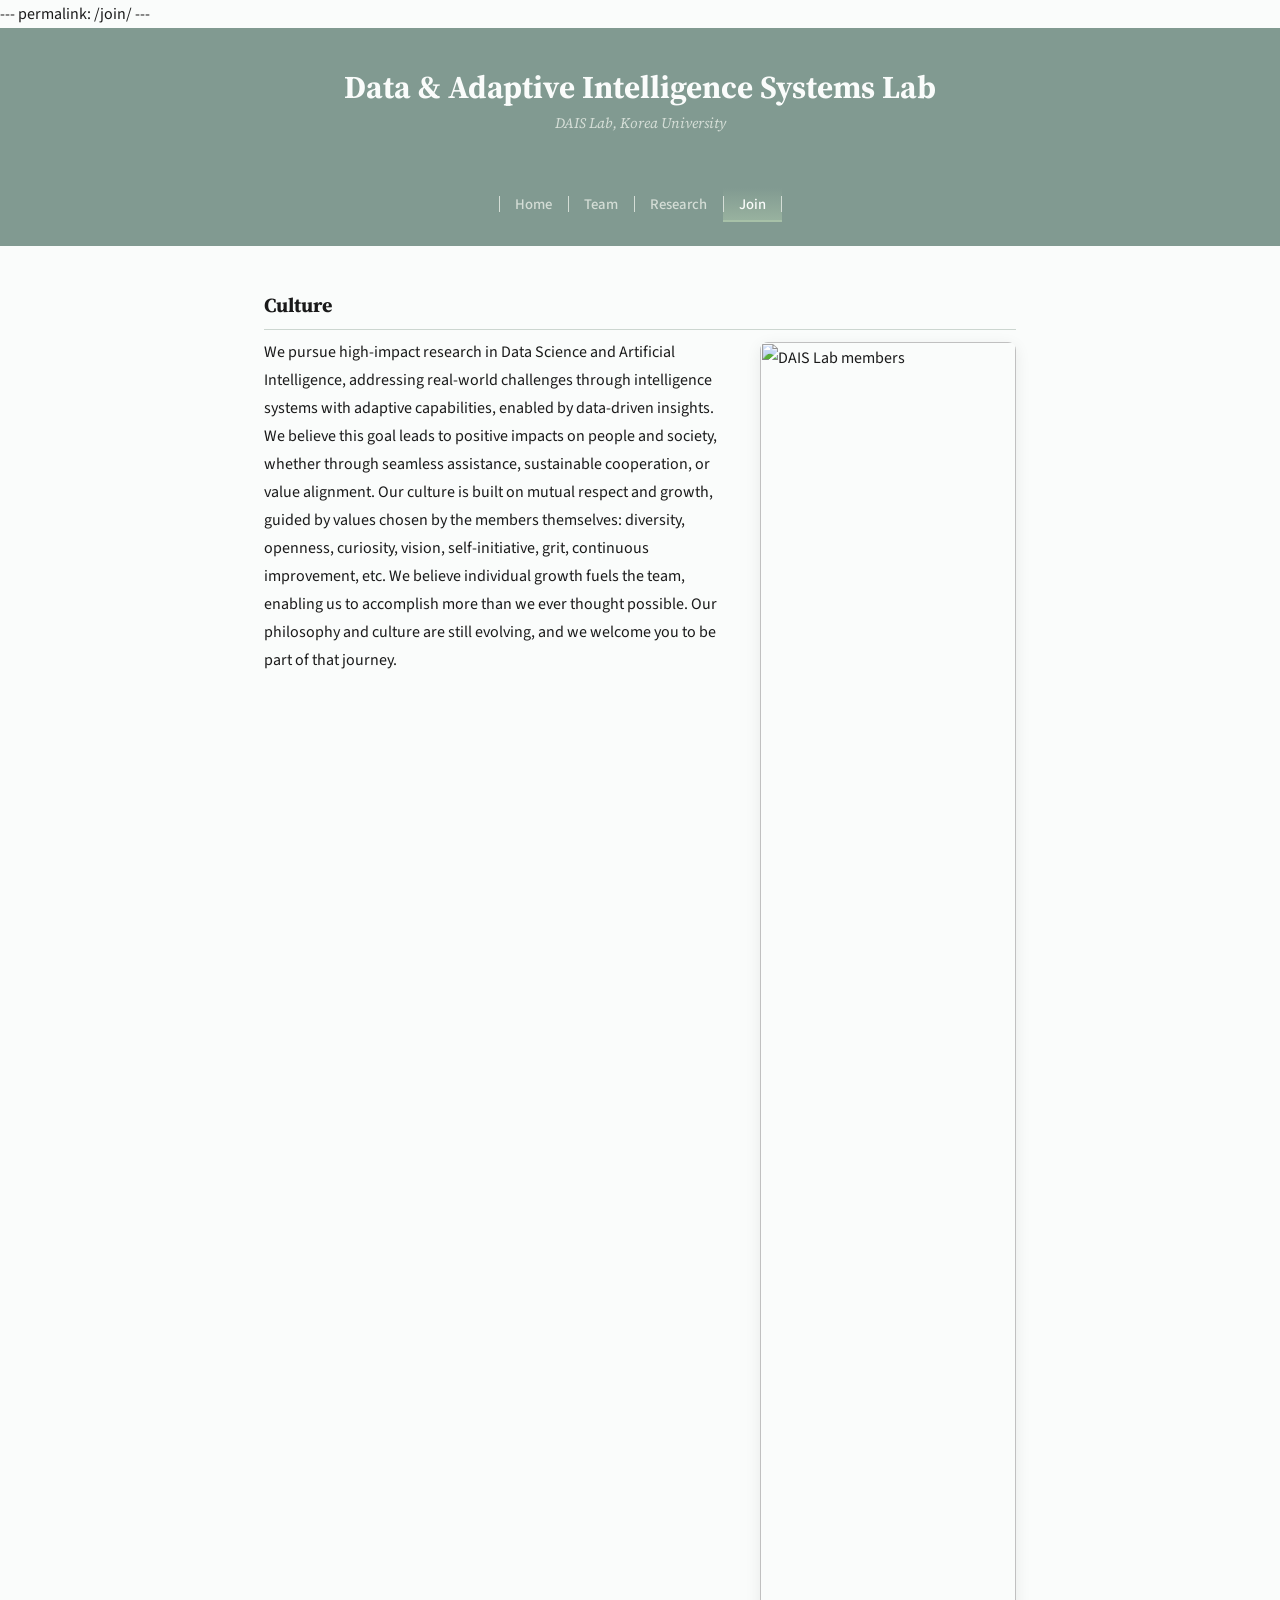
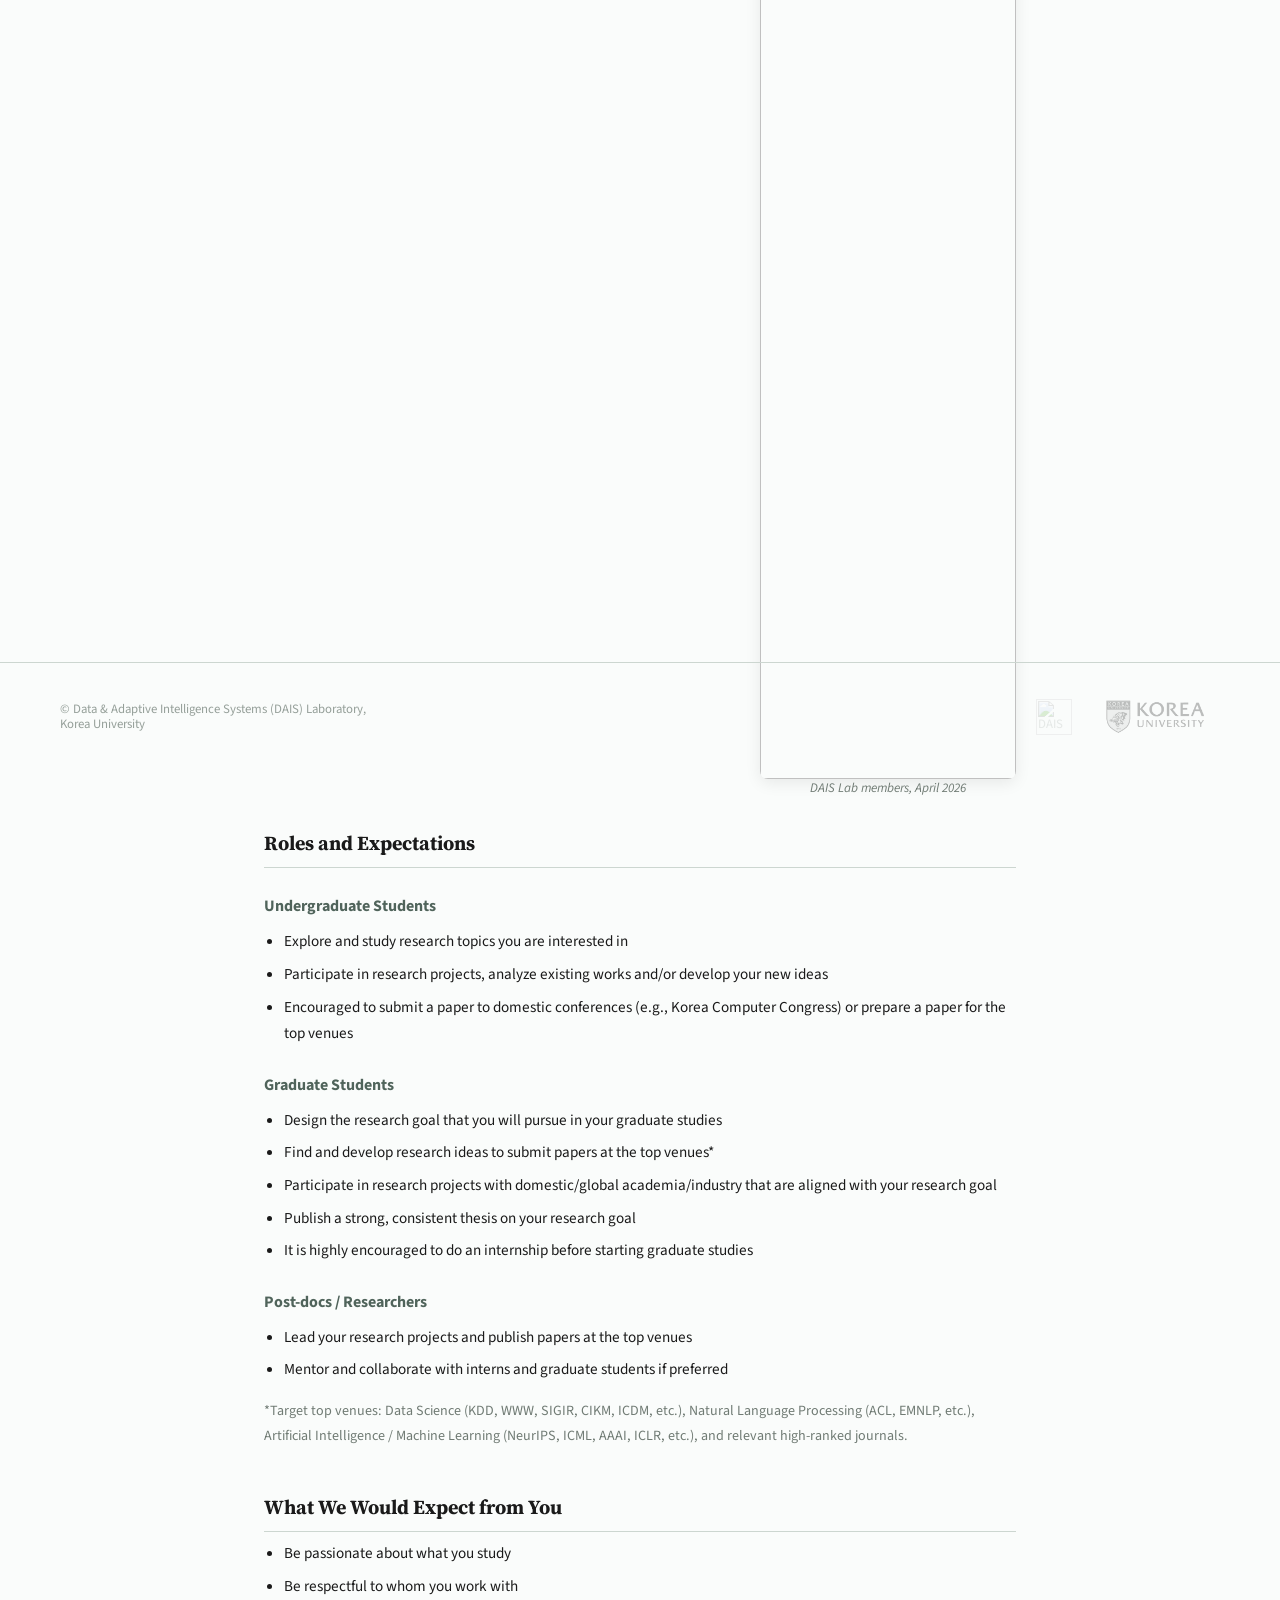
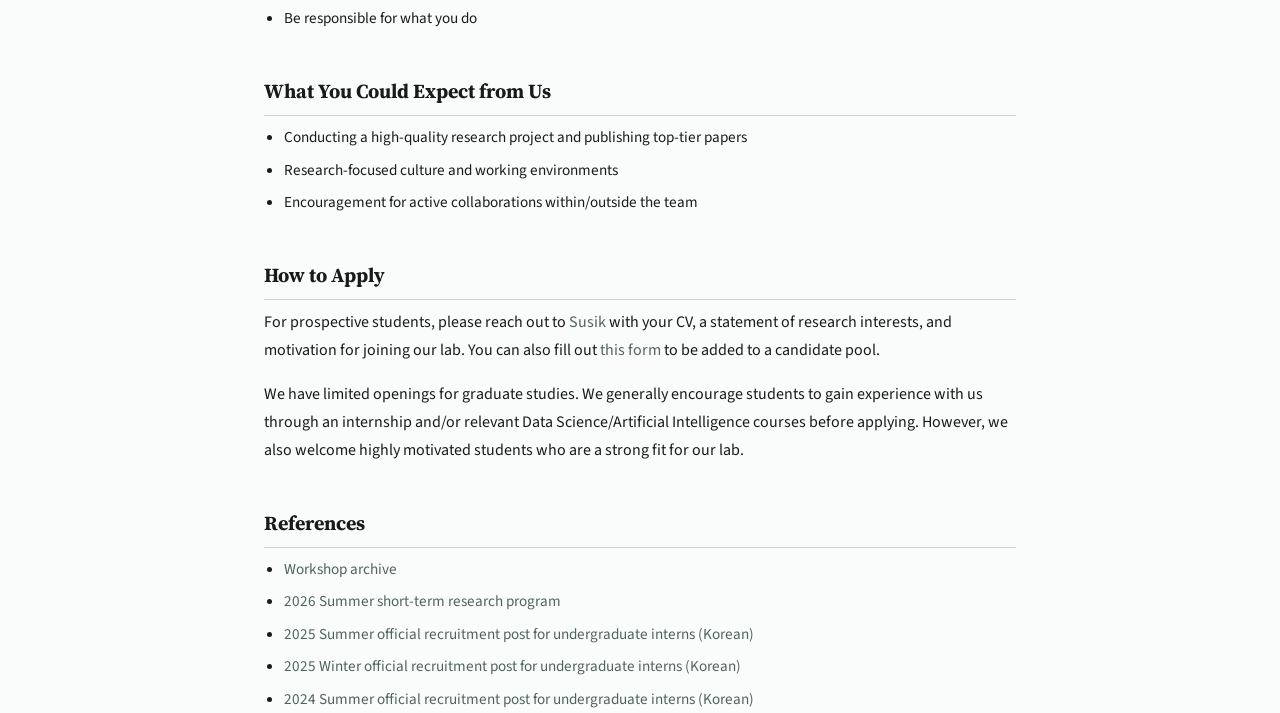
==== commit 87fdd04b: "design_refinement_woojun" ====
--- a/join.html
+++ b/join.html
@@ -7,6 +7,7 @@
 <head>
   <meta charset="utf-8" />
   <meta name="viewport" content="width=device-width, initial-scale=1" />
+  <link rel="icon" href="/images/svg/rounded_square_logo.svg" type="image/svg+xml">
   <title>Join — DAIS Lab</title>
   <meta name="description"
     content="Join DAIS Lab at Korea University. Learn about open positions, roles, expectations, and how to apply for undergraduate, graduate, and postdoc opportunities." />
@@ -23,15 +24,18 @@
 </head>
 
 <body>
-  <nav>
-    <a href="/">Home</a>
-    <a href="/team/">Team</a>
-    <a href="/research/">Research</a>
-    <a href="/join/" class="active">Join</a>
-  </nav>
   <main>
-    <h1>Data &amp; Adaptive Intelligence Systems Lab</h1>
-    <p class="subtitle">DAIS Lab, Korea University</p>
+    <header class="site-header">
+      <h1>Data &amp; Adaptive Intelligence Systems Lab</h1>
+      <p class="subtitle">DAIS Lab, Korea University</p>
+
+      <nav>
+        <a href="/">Home</a>
+        <a href="/team/">Team</a>
+        <a href="/research/">Research</a>
+        <a href="/join/" class="active">Join</a>
+      </nav>
+    </header>
 
     <h2>Culture</h2>
     <div class="culture-row">
@@ -117,8 +121,11 @@
     </ul>
   </main>
   <footer>
-    <img src="/images/logo/grey@2x.png" alt="DAIS Lab" class="footer-logo">
-    Data &amp; Adaptive Intelligence Systems (DAIS) Laboratory, Korea University
+    © Data &amp; Adaptive Intelligence Systems (DAIS) Laboratory,<br> Korea University
+    <div class="footer-logo-container">
+      <img src="/images/logo/grey@2x.png" alt="DAIS Lab" class="footer-logo">
+      <img src="/images/logo/ku_grey.png" alt="Korea University" class="footer-school-logo">
+    </div>
   </footer>
 </body>
 
--- a/styles.css
+++ b/styles.css
@@ -2,7 +2,7 @@
 /* Palette: https://colorhunt.co/palette/819a91a7c1a8d1d8beeeefe0 */
 @import url('https://fonts.googleapis.com/css2?family=Source+Sans+3:wght@300;400;500;600;700&family=Source+Serif+4:wght@400;500;600;700&display=swap');
 
-:root {
+/* :root {
     --bg: #FAFCFB;
     --text: #1a1a1a;
     --muted: #666666;
@@ -11,6 +11,43 @@
     --accent-dark: #617A71;
     --accent-pale: #d4ddd6;
     --border: #d0d0d0;
+} */
+
+:root {
+    /* Core surfaces */
+    --bg: #fafcfb;
+    --bg-2: #e9f0ef;
+    --surface: #F3F7F4;
+    --surface-hover: #EDF3EF;
+
+    /* Typography */
+    --text: #1A1A1A;
+    --text-secondary: #464f4a;
+    --muted: #707B74;
+    --muted-light: #959f99;
+
+    /* Primary brand */
+    --accent: #819A91;
+    --accent-vivid: #5e917e;
+    --accent-light: #A7C1A8;
+    --accent-dark: #50645b;
+    --accent-pale: #D4DDD6;
+
+    /* Borders */
+    --border: #CCD6D0;
+    --border-strong: #B8C5BE;
+
+    /* States */
+    --success: #6F9A76;
+    --warning: #C9A66B;
+    --error: #B87474;
+
+    /* Optional highlight */
+    /* --highlight: #d2a99b;
+    --highlight-dark: #c2afa9; */
+
+    --highlight: #dac88e;
+    --highlight-dark: #eae9e8;
 }
 
 * {
@@ -18,6 +55,9 @@
 }
 
 body {
+    min-height: 100vh;
+    display: flex;
+    flex-direction: column;
     margin: 0;
     font-family: "Source Sans 3", "Helvetica Neue", Helvetica, Arial, sans-serif;
     background: var(--bg);
@@ -26,34 +66,125 @@
     font-size: 16px;
 }
 
-/* ---- Navigation ---- */
+.site-header {
+    background: var(--accent);
+    margin: -42px calc(50% - 50vw) 42px;
+    padding: 42px calc(50vw - 50% + 24px) 0;
+    /* border-bottom: 1px solid color-mix(in srgb, var(--accent-light) 50%, transparent); */
+}
+
+.site-header nav {
+    background: transparent;
+    margin-bottom: 0;
+}
+
+/* ---- Navigation (Plain White, Text) ---- */
+
 nav {
-    background: var(--accent);
-    padding: 0 24px;
+    background: var(--bg);
+    padding: 24 0px;
+    margin: 28px 0 42px 0;
     display: flex;
     justify-content: center;
     align-items: center;
-    gap: 0;
+    gap: 0px;
 }
 
 nav a {
-    color: #f5f7f2;
+    color: var(--accent-pale);
     text-decoration: none;
 
+    position: relative;
+    border-left: none;
+    border-right: none;
+    border-top: none;
+
     font-size: 0.92rem;
-    padding: 12px 16px;
+    font-weight: 500;
+    padding: 4px 16px 2px;
     border-bottom: 2px solid transparent;
     display: inline-block;
-    transition: background 0.3s ease, border-bottom-color 0.3s ease;
+    transition: background 0.3s ease, border-bottom-color 0.3s ease, color 0.3s ease;
+}
+
+nav a::before {
+    content: "";
+    position: absolute;
+    left: 0;
+    top: 25%;
+    bottom: 25%;
+    width: 1px;
+    background: var(--accent-pale);
+}
+
+nav a:last-child::after {
+    content: "";
+    position: absolute;
+    right: 0;
+    top: 25%;
+    bottom: 25%;
+    width: 1px;
+    background: var(--accent-pale);
 }
 
 nav a:hover {
-    background: rgba(255, 255, 255, 0.18);
+    color: var(--bg-2);
+    text-decoration: none;
 }
 
 nav a.active {
-    border-bottom-color: var(--accent-pale);
-}
+    background: linear-gradient(
+        180deg,
+        transparent,
+        color-mix(in srgb, var(--accent-light) 60%, transparent)
+    );
+    border-bottom-color: var(--accent-light);
+    border-bottom-width: 2px;
+    color: var(--bg);
+}
+
+/* ------------------------------ */
+
+/* ---- Navigation (In Bright Color) ---- */
+
+/* nav {
+    background: var(--surface);
+    border: 2px solid var(--accent-light);
+    border-radius: 30px;
+    padding: 8px 20px;
+    margin: 24px auto 42px;
+    display: flex;
+    justify-content: flex-start;
+    align-items: center;
+    gap: 8px;
+    width: fit-content;
+    box-shadow: 0 4px 14px rgba(129, 154, 145, 0.25);
+}
+
+nav a {
+    color: var(--accent-dark);
+    text-decoration: none;
+
+    font-size: 0.92rem;
+    font-weight: 550;
+    padding: 4px 6px 2px;
+    border-bottom: 2px solid transparent;
+    display: inline-block;
+    transition: color 0.3s ease, border-bottom-color 0.3s ease;
+}
+
+nav a:hover {
+    color: var(--accent);
+    text-decoration: none;
+}
+
+nav a.active {
+    color: var(--accent-vivid);
+    font-weight: 600;
+    text-decoration: underline;
+} */
+
+/* ------------------------------ */
 
 
 /* ---- Layout ---- */
@@ -72,8 +203,9 @@
 main {
     max-width: 800px;
     margin: 0 auto;
-    padding: 28px 24px 96px;
-    animation: fadeInSlideUp 0.6s ease-out forwards;
+    padding: 42px 24px 96px;
+    flex: 1;
+    /* animation: fadeInSlideUp 0.6s ease-out forwards; */
 }
 
 /* ---- Typography ---- */
@@ -83,10 +215,21 @@
 }
 
 h1 {
+    text-align: center;
     font-size: 2rem;
     font-weight: bold;
     margin: 0 0 4px;
-    line-height: 1.2;
+    line-height: 1.1;
+    color: var(--bg);
+}
+
+.subtitle {
+    text-align: center;
+    color: var(--accent-pale);
+    font-family: "Source Serif 4", Georgia, serif;
+    font-size: 0.9rem;
+    font-style: italic;
+    margin: 6px 0 12px;
 }
 
 .announcement {
@@ -172,16 +315,16 @@
 }
 
 footer .footer-logo {
-    height: 28px;
+    height: 36px;
     width: auto;
-    opacity: 0.75;
+    opacity: 0.2;
     flex-shrink: 0;
 }
 
 h2 {
     font-size: 1.25rem;
     font-weight: bold;
-    margin: 48px 0 12px;
+    margin: 42px 0 8px;
     border-bottom: 1px solid var(--border);
     padding-bottom: 6px;
 }
@@ -211,12 +354,6 @@
 
 a:hover {
     text-decoration: underline;
-}
-
-.subtitle {
-    color: var(--muted);
-    font-style: italic;
-    margin: 0 0 20px;
 }
 
 /* ---- Mission / Highlight box ---- */
@@ -232,8 +369,8 @@
 .mission {
     color: var(--accent);
     font-style: italic;
-    margin: 0 auto 20px;
-    font-size: 1rem;
+    margin: 14px auto 20px;
+    font-size: 1.02rem;
     text-align: center;
 }
 
@@ -322,11 +459,11 @@
     display: grid;
     grid-template-columns: repeat(auto-fill, minmax(160px, 1fr));
     gap: 14px;
-    margin-top: 14px;
+    margin-top: 32px;
 }
 
 .member-card {
-    padding: 14px;
+    padding: 14px 14px 7px;
     border: 1px solid transparent;
     border-radius: 8px;
     font-size: 0.88rem;
@@ -337,7 +474,7 @@
 
 .member-card:hover {
     transform: translateY(-2px);
-    box-shadow: 0 8px 16px rgba(0, 0, 0, 0.08);
+    box-shadow: 0 8px 16px var(--accent-pale);
 }
 
 .member-card img {
@@ -361,16 +498,20 @@
 
 .member-card .name {
     font-weight: bold;
-    margin-bottom: 3px;
+    color: var(--text);
+    line-height: 2.0;
 }
 
 .member-card .role {
     color: var(--muted);
     font-size: 0.82rem;
+    line-height: 1.0;
 }
 
 .member-card .email {
-    margin-top: 4px;
+    margin-top: 10px;
+    display: flex;
+    gap: 4px;
 }
 
 /* ---- Research grid ---- */
@@ -388,6 +529,8 @@
 }
 
 .research-card {
+    position: relative;
+    overflow: hidden;
     padding: 16px;
     border: 1px solid transparent;
     border-radius: 8px;
@@ -396,9 +539,92 @@
     transition: transform 0.3s ease, box-shadow 0.3s ease, background 0.3s, border-color 0.3s;
 }
 
+.research-card::before {
+    content: "";
+    position: absolute;
+    aspect-ratio: 1;
+    height: auto;
+    background-repeat: no-repeat;
+    background-position: center;
+    background-size: contain;
+    opacity: 0.4;
+    pointer-events: none;
+    z-index: 0;
+}
+
+.research-card > * {
+    position: relative;
+    z-index: 1;
+}
+
+/* .research-card--evolving::before {
+    background-image: url("/images/svg/evolving_data.svg");
+    width: clamp(5rem, 50%, 7.5rem);
+    left: 50%;
+    top: 60%;
+    transform: translate(-50%, -60%);
+}
+
+.research-card--unstructured::before {
+    background-image: url("/images/svg/unstructured_data.svg");
+    width: clamp(5rem, 50%, 8rem);
+    left: 50%;
+    top: 55%;
+    transform: translate(-50%, -55%);
+}
+
+.research-card--foundation::before {
+    background-image: url("/images/svg/foundation_models.svg");
+    width: clamp(5rem, 32%, 8rem);
+    left: 50%;
+    top: 65%;
+    transform: translate(-50%, -65%);
+}
+
+.research-card--knowledge::before {
+    background-image: url("/images/svg/human_curated_knowledge.svg");
+    width: clamp(5rem, 28%, 8rem);
+    left: 50%;
+    top: 65%;
+    transform: translate(-50%, -65%);
+} */
+
+.research-card--evolving::before {
+    background-image: url("/images/svg/evolving_data.svg");
+    width: clamp(1.5rem, 15%, 2.6rem);
+    right: 4%;
+    top: 5%;
+    transform: translate(0, 0);
+}
+
+.research-card--unstructured::before {
+    background-image: url("/images/svg/unstructured_data.svg");
+    width: clamp(1.5rem, 20%, 2.9rem);
+    right: 4%;
+    top: 3%;
+    transform: translate(0, 0);
+}
+
+.research-card--foundation::before {
+    background-image: url("/images/svg/foundation_models.svg");
+    width: clamp(1.5rem, 15%, 2.6rem);
+    right: 4%;
+    top: 5%;
+    opacity: 0.5;
+    transform: translate(0, 0);
+}
+
+.research-card--knowledge::before {
+    background-image: url("/images/svg/human_curated_knowledge.svg");
+    width: clamp(1.5rem, 15%, 2.5rem);
+    right: 4%;
+    top: 5%;
+    transform: translate(0, 0);
+}
+
 .research-card h3 {
-    margin: 0 0 8px;
-    font-size: 0.95rem;
+    margin: 4px 0 8px;
+    font-size: 1.03rem;
     color: var(--accent-dark);
 }
 
@@ -406,7 +632,7 @@
     margin: 0;
     padding-left: 18px;
     font-size: 0.87rem;
-    color: var(--muted);
+    color: var(--accent-dark);
 }
 
 /* ---- Publication list ---- */
@@ -541,7 +767,7 @@
 }
 
 .venue-tag {
-    color: var(--muted);
+    color: var(--muted-light);
     font-size: 0.8rem;
     display: block;
 }
@@ -560,9 +786,10 @@
 }
 
 .topic-filter.active {
-    background: rgba(129, 154, 145, 0.18);
-    color: var(--accent-dark);
-    font-weight: bold;
+    background: color-mix(in srgb, var(--accent-light) 20%, transparent);
+    color: var(--accent-dark);
+    border: 1px solid var(--accent);
+    font-weight: 570;
 }
 
 .research-card h3 {
@@ -570,16 +797,15 @@
 }
 
 .research-card.card-active {
-    background: rgba(129, 154, 145, 0.12);
-    border-color: var(--accent-dark);
+    background: color-mix(in srgb, var(--accent-light) 20%, transparent);
+    border-color: var(--accent);
     transition: all 0.3s ease;
 }
 
 .research-card:hover {
     background: rgba(129, 154, 145, 0.06);
-    border-color: var(--accent-light);
     transform: translateY(-2px);
-    box-shadow: 0 8px 16px rgba(0, 0, 0, 0.08);
+    box-shadow: 0 8px 16px var(--accent-pale);
     transition: all 0.2s ease;
 }
 
@@ -632,15 +858,30 @@
 
 /* ---- Footer ---- */
 footer {
-    margin-top: 80px;
-    padding: 24px;
+    margin-top: 60px;
+    padding: 20px 60px;
     border-top: 1px solid var(--border);
     display: flex;
-    justify-content: center;
+    justify-content: space-between;
     align-items: center;
     gap: 12px;
-    font-size: 0.85rem;
-    color: var(--muted);
+    font-size: 0.8rem;
+    line-height: 1.2;
+    color: var(--muted-light);
+}
+
+.footer-logo-container {
+    display: flex;
+    align-items: center;
+    gap: 20px;
+}
+
+.footer-school-logo {
+    height: 64px;
+    width: auto;
+    margin-bottom: 4px;
+    opacity: 0.3;
+    flex-shrink: 0;
 }
 
 /* ---- PI Page ---- */
@@ -839,6 +1080,7 @@
 .wave-hero canvas {
     width: 100%;
     display: block;
+    margin-top: 0px;
 }
 
 /* ---- Quick Links Grid ---- */
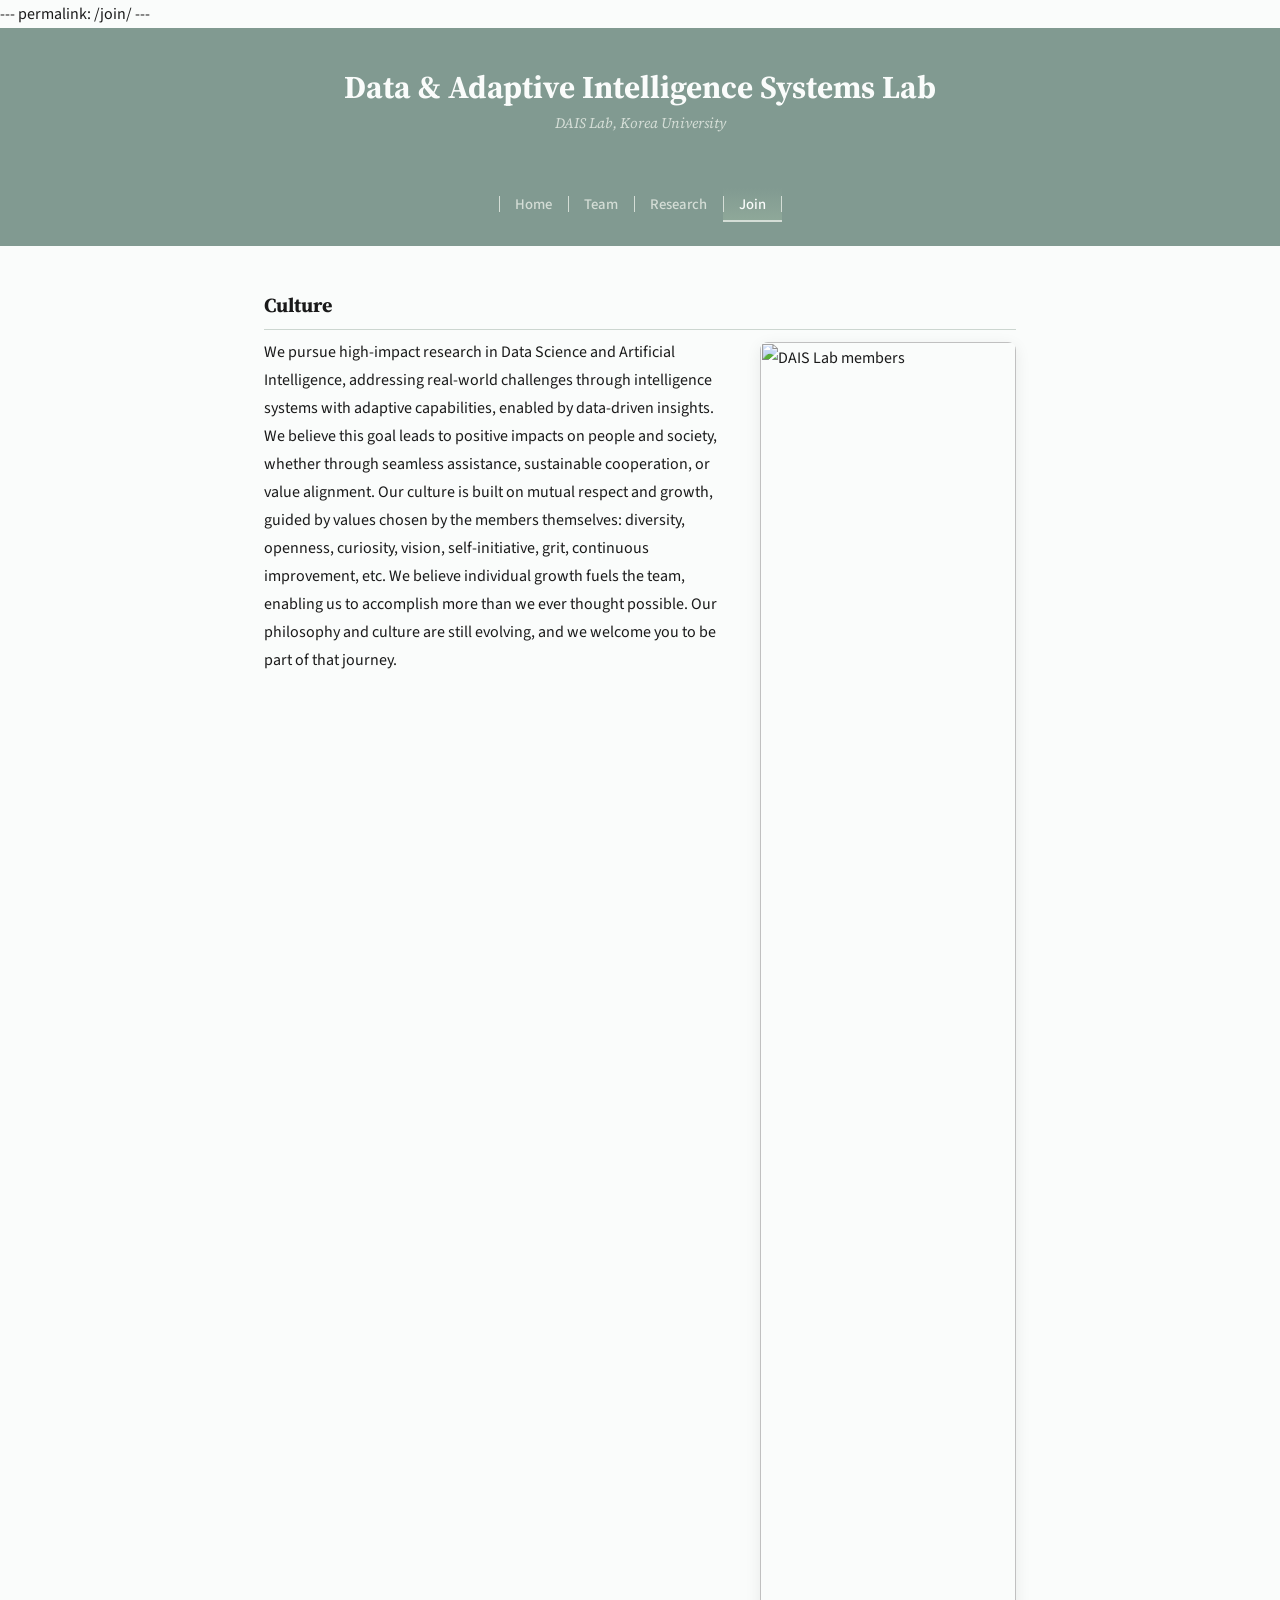
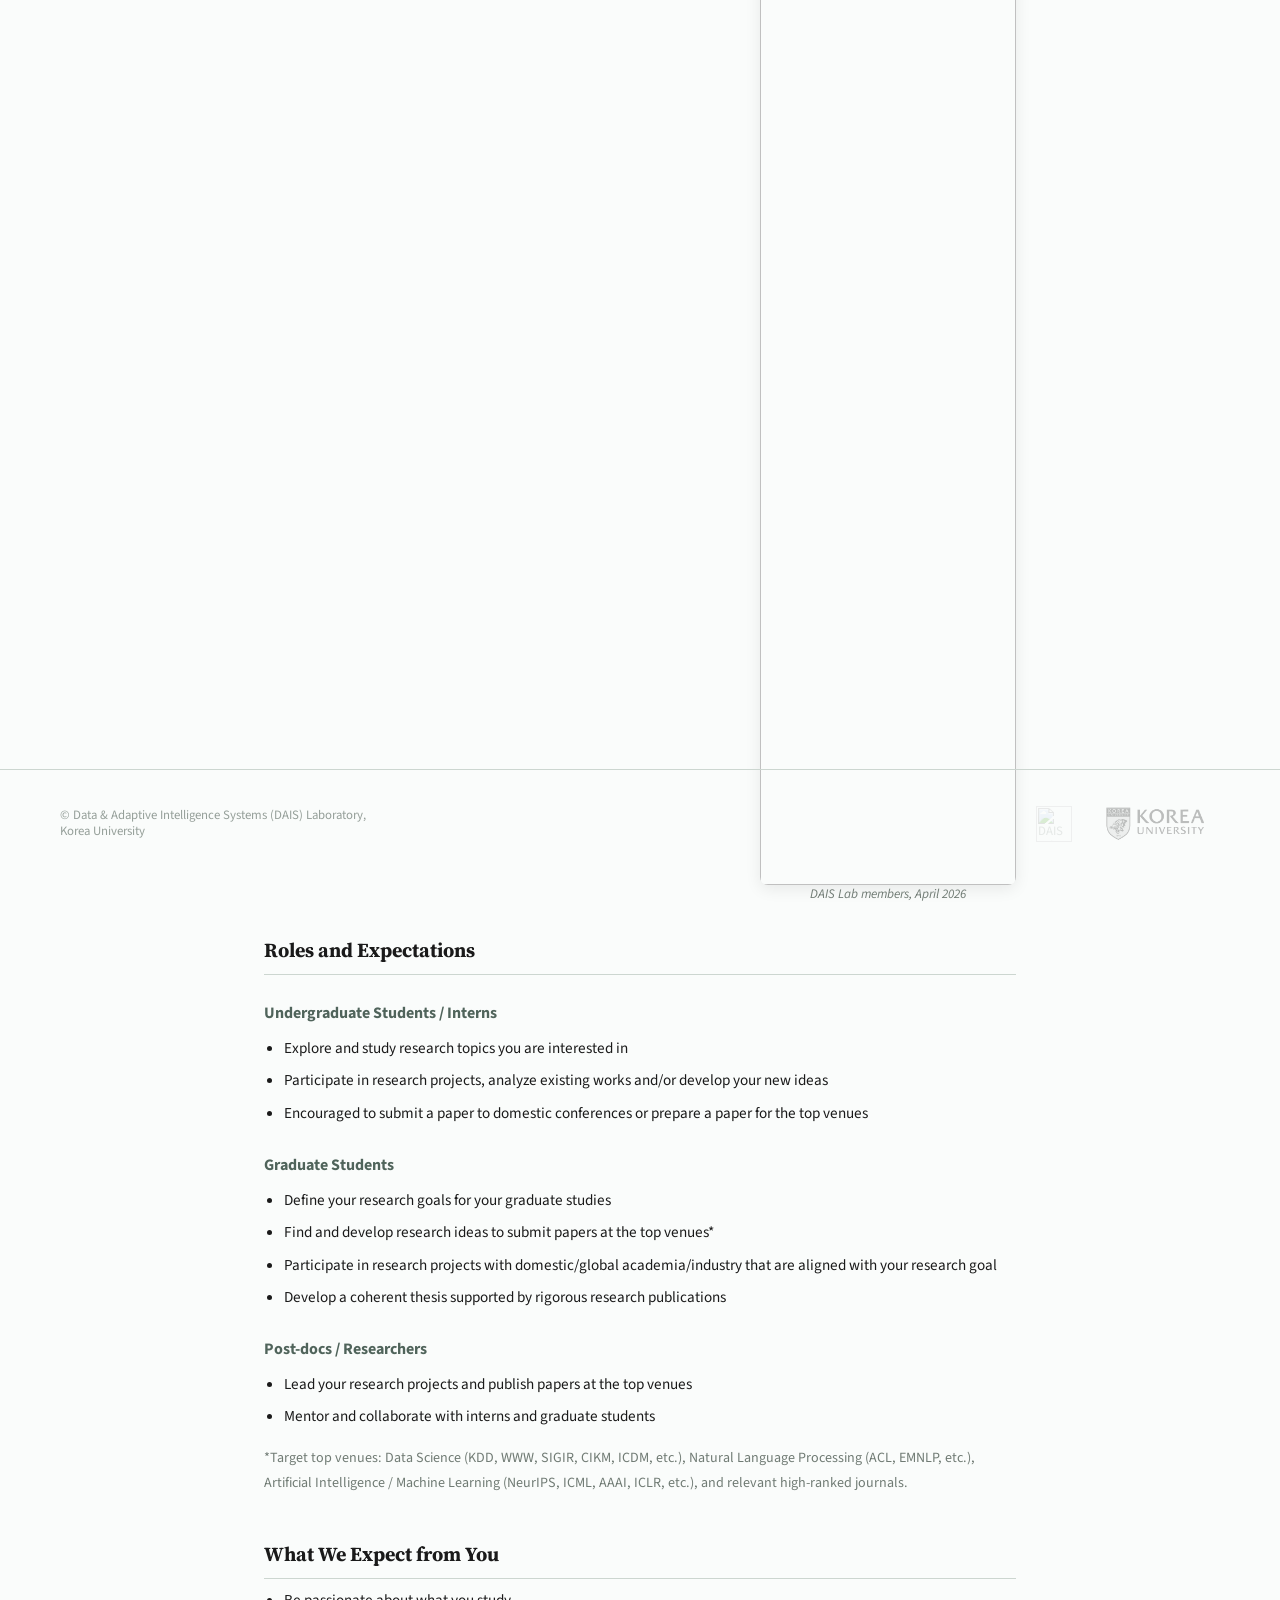
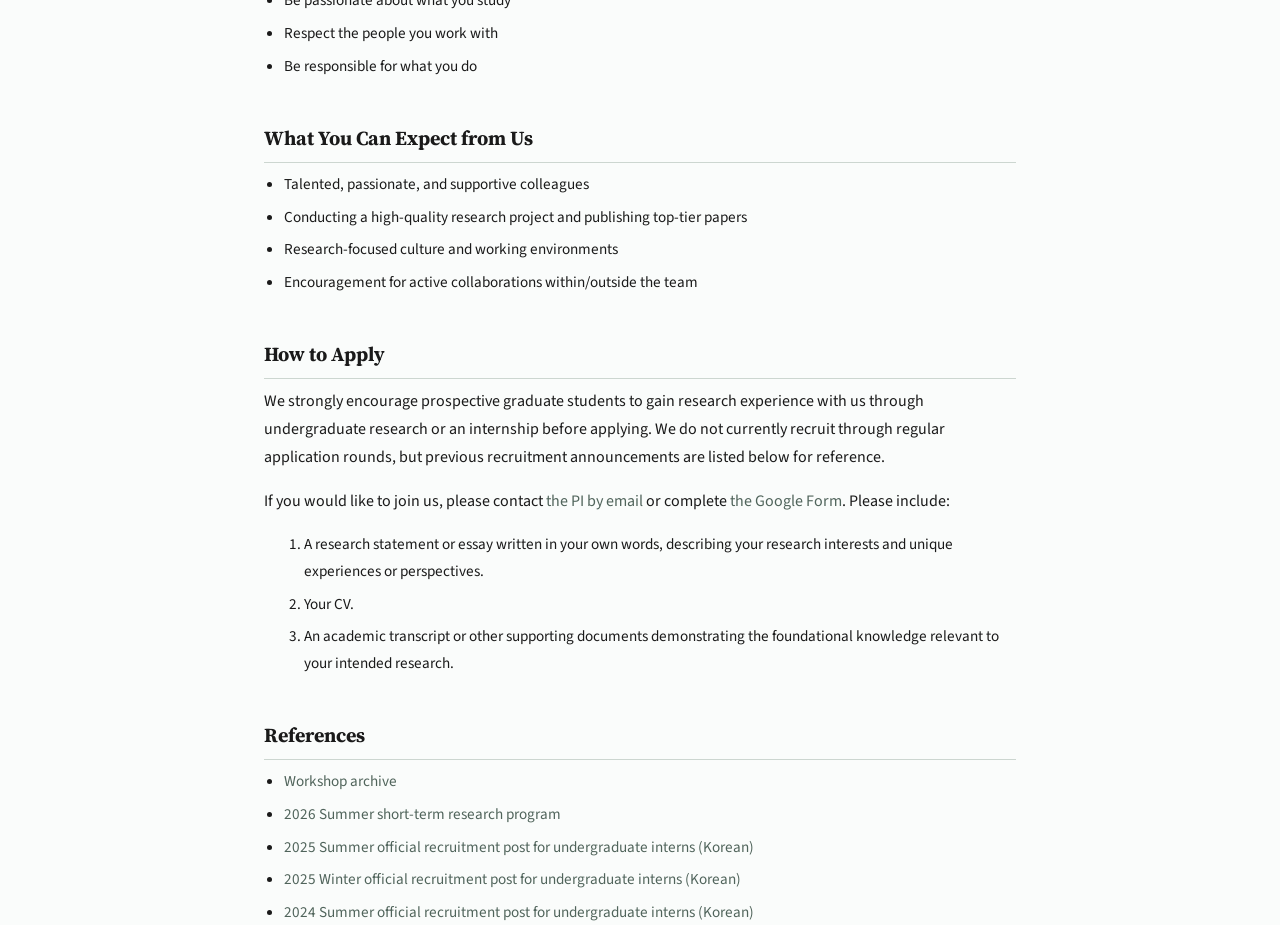
==== commit 5c02d397: "Update application guidance and add Sunho award news" ====
--- a/join.html
+++ b/join.html
@@ -54,28 +54,27 @@
 
     <h2>Roles and Expectations</h2>
 
-    <h3>Undergraduate Students</h3>
+    <h3>Undergraduate Students / Interns</h3>
     <ul>
       <li>Explore and study research topics you are interested in</li>
       <li>Participate in research projects, analyze existing works and/or develop your new ideas</li>
-      <li>Encouraged to submit a paper to domestic conferences (e.g., Korea Computer Congress) or prepare a paper for
+      <li>Encouraged to submit a paper to domestic conferences or prepare a paper for
         the top venues</li>
     </ul>
 
     <h3>Graduate Students</h3>
     <ul>
-      <li>Design the research goal that you will pursue in your graduate studies</li>
+      <li>Define your research goals for your graduate studies</li>
       <li>Find and develop research ideas to submit papers at the top venues*</li>
       <li>Participate in research projects with domestic/global academia/industry that are aligned with your research
         goal</li>
-      <li>Publish a strong, consistent thesis on your research goal</li>
-      <li>It is highly encouraged to do an internship before starting graduate studies</li>
+      <li>Develop a coherent thesis supported by rigorous research publications</li>
     </ul>
 
     <h3>Post-docs / Researchers</h3>
     <ul>
       <li>Lead your research projects and publish papers at the top venues</li>
-      <li>Mentor and collaborate with interns and graduate students if preferred</li>
+      <li>Mentor and collaborate with interns and graduate students</li>
     </ul>
 
     <p style="font-size:0.88rem; color:var(--muted);">
@@ -84,27 +83,34 @@
       journals.
     </p>
 
-    <h2>What We Would Expect from You</h2>
+    <h2>What We Expect from You</h2>
     <ul>
       <li>Be passionate about what you study</li>
-      <li>Be respectful to whom you work with</li>
+      <li>Respect the people you work with</li>
       <li>Be responsible for what you do</li>
     </ul>
 
-    <h2>What You Could Expect from Us</h2>
+    <h2>What You Can Expect from Us</h2>
     <ul>
+      <li>Talented, passionate, and supportive colleagues</li>
       <li>Conducting a high-quality research project and publishing top-tier papers</li>
       <li>Research-focused culture and working environments</li>
       <li>Encouragement for active collaborations within/outside the team</li>
     </ul>
 
     <h2>How to Apply</h2>
-    <p>For prospective students, please reach out to <a href="mailto:susik@korea.ac.kr">Susik</a> with your CV, a
-      statement of research interests, and motivation for joining our lab. You can also fill out <a
-        href="https://forms.gle/fkPYoEhUWRj9Fy5XA" target="_blank">this form</a> to be added to a candidate pool.</p>
-    <p>We have limited openings for graduate studies. We generally encourage students to gain experience with us through
-      an internship and/or relevant Data Science/Artificial Intelligence courses before applying. However, we also
-      welcome highly motivated students who are a strong fit for our lab.</p>
+    <p>We strongly encourage prospective graduate students to gain research experience with us through undergraduate
+      research or an internship before applying. We do not currently recruit through regular application rounds, but
+      previous recruitment announcements are listed below for reference.</p>
+    <p>If you would like to join us, please contact <a href="mailto:susik@korea.ac.kr">the PI by email</a> or complete
+      <a href="https://forms.gle/fkPYoEhUWRj9Fy5XA" target="_blank">the Google Form</a>. Please include:</p>
+    <ol>
+      <li>A research statement or essay written in your own words, describing your research interests and unique
+        experiences or perspectives.</li>
+      <li>Your CV.</li>
+      <li>An academic transcript or other supporting documents demonstrating the foundational knowledge relevant to your
+        intended research.</li>
+    </ol>
 
     <h2>References</h2>
 
--- a/styles.css
+++ b/styles.css
@@ -54,6 +54,19 @@
     box-sizing: border-box;
 }
 
+html,
+body {
+    overflow-x: clip;
+    width: 100%;
+}
+
+@supports not (overflow-x: clip) {
+    html,
+    body {
+        overflow-x: hidden;
+    }
+}
+
 body {
     min-height: 100vh;
     display: flex;
@@ -68,9 +81,18 @@
 
 .site-header {
     background: var(--accent);
-    margin: -42px calc(50% - 50vw) 42px;
-    padding: 42px calc(50vw - 50% + 24px) 0;
+    margin: -42px -24px 42px;
+    padding: 42px 24px 0;
     /* border-bottom: 1px solid color-mix(in srgb, var(--accent-light) 50%, transparent); */
+}
+
+@media (min-width: 801px) {
+    .site-header {
+        margin-left: calc((800px - 100vw) / 2 - 24px);
+        margin-right: calc((800px - 100vw) / 2 - 24px);
+        padding-left: calc((100vw - 800px) / 2 + 24px);
+        padding-right: calc((100vw - 800px) / 2 + 24px);
+    }
 }
 
 .site-header nav {
@@ -136,9 +158,9 @@
     background: linear-gradient(
         180deg,
         transparent,
-        color-mix(in srgb, var(--accent-light) 60%, transparent)
+        color-mix(in srgb, var(--accent-light) 35%, transparent)
     );
-    border-bottom-color: var(--accent-light);
+    border-bottom-color: var(--accent-pale);
     border-bottom-width: 2px;
     color: var(--bg);
 }
@@ -488,12 +510,44 @@
     display: block;
 }
 
+.member-photo-placeholder {
+    width: 100%;
+    aspect-ratio: 1;
+    background: var(--surface);
+    border: 1px dashed var(--border);
+    border-radius: 4px;
+    margin-bottom: 8px;
+}
+
+.member-photo-frame {
+    aspect-ratio: 1;
+    background: #fff;
+    border-radius: 4px;
+    margin-bottom: 8px;
+    overflow: hidden;
+}
+
+.member-photo-frame img {
+    margin-bottom: 0;
+}
+
 .member-card img[src*="hyunwoong_lim"] {
     object-fit: contain;
 }
 
 .member-card img[src*="myeongchun_kim"] {
     object-position: center 40%;
+}
+
+.member-card img[src*="seungwon_shin"],
+.member-card img[src*="changwoo_jeon"],
+.member-card img[src*="minhyeong_lee"] {
+    object-fit: contain;
+}
+
+.member-card img[src*="minhyeong_lee"] {
+    transform: scale(1.08);
+    transform-origin: center top;
 }
 
 .member-card .name {
@@ -502,6 +556,10 @@
     line-height: 2.0;
 }
 
+.member-card .name a {
+    text-decoration: underline;
+}
+
 .member-card .role {
     color: var(--muted);
     font-size: 0.82rem;
@@ -516,18 +574,79 @@
 
 /* ---- Research grid ---- */
 .research-grid {
+    margin-top: 16px;
+}
+
+.research-pillars {
     display: grid;
-    grid-template-columns: 1fr 1fr;
-    gap: 16px;
-    margin-top: 16px;
+    grid-template-columns: minmax(0, 1fr) 24px minmax(0, 1fr);
+    grid-template-rows: auto 24px auto;
+}
+
+.research-card--evolving {
+    grid-column: 1;
+    grid-row: 1;
+}
+
+.research-card--unstructured {
+    grid-column: 3;
+    grid-row: 1;
+}
+
+.research-card--foundation {
+    grid-column: 1;
+    grid-row: 3;
+}
+
+.research-card--knowledge {
+    grid-column: 3;
+    grid-row: 3;
+}
+
+.research-pillar-plus {
+    align-items: center;
+    justify-content: center;
+    color: var(--muted);
+    font-size: 1rem;
+    font-weight: 600;
+    line-height: 1;
+}
+
+.research-pillar-plus--desktop {
+    grid-column: 2;
+    grid-row: 2;
+    display: flex;
+    width: 24px;
+    height: 24px;
+}
+
+.research-pillar-plus--mobile {
+    display: none;
 }
 
 @media (max-width: 600px) {
-    .research-grid {
+    .research-pillars {
         grid-template-columns: 1fr;
+        grid-template-rows: none;
     }
-}
-
+
+    .research-pillars .research-card {
+        grid-column: 1;
+        grid-row: auto;
+    }
+
+    .research-pillar-plus--desktop {
+        display: none;
+    }
+
+    .research-pillar-plus--mobile {
+        position: relative;
+        isolation: isolate;
+        display: flex;
+        height: 28px;
+    }
+
+}
 .research-card {
     position: relative;
     overflow: hidden;
@@ -635,6 +754,104 @@
     color: var(--accent-dark);
 }
 
+.research-applications {
+    position: relative;
+    margin-top: 22px;
+    padding: 16px 18px 14px;
+    border: 1px solid color-mix(in srgb, var(--border) 65%, transparent);
+    border-radius: 8px;
+    background: transparent;
+    cursor: pointer;
+    transition: border-color 0.15s ease, background-color 0.15s ease, box-shadow 0.15s ease;
+}
+
+.research-applications:hover {
+    border-color: color-mix(in srgb, var(--accent) 28%, var(--border));
+    background: color-mix(in srgb, var(--accent) 4%, transparent);
+    box-shadow: 0 4px 12px rgba(0, 0, 0, 0.035);
+}
+
+.research-applications::before {
+    content: "";
+    position: absolute;
+    left: 35%;
+    right: 35%;
+    top: -12px;
+    height: 1px;
+    background: color-mix(in srgb, var(--accent) 35%, var(--border));
+}
+
+.research-applications::after {
+    content: "";
+    position: absolute;
+    left: 50%;
+    top: -12px;
+    width: 1px;
+    height: 12px;
+    background: color-mix(in srgb, var(--accent) 35%, var(--border));
+}
+
+.research-applications-disclosure summary {
+    position: relative;
+    padding: 0 24px;
+    color: var(--muted);
+    font-size: 1.03rem;
+    font-weight: 600;
+    text-align: center;
+    cursor: pointer;
+    list-style: none;
+}
+
+.research-applications-disclosure summary::-webkit-details-marker {
+    display: none;
+}
+
+.research-applications-disclosure summary::after {
+    content: "+";
+    position: absolute;
+    right: 4px;
+    color: var(--muted-light);
+    font-size: 0.95rem;
+    font-weight: 400;
+}
+
+.research-applications-disclosure[open] summary::after {
+    content: "−";
+}
+
+.research-application-domains {
+    display: grid;
+    grid-template-columns: repeat(3, minmax(0, 1fr));
+    gap: 2px 8px;
+    max-width: none;
+    margin: 12px auto 0;
+    padding: 0 8px;
+    color: var(--muted);
+    font-size: 0.82rem;
+    list-style: none;
+}
+
+.research-application-domains li {
+    padding: 2px;
+    white-space: nowrap;
+}
+
+.research-application-domains li::before {
+    content: "·";
+    margin-right: 7px;
+    color: var(--muted-light);
+}
+
+@media (max-width: 600px) {
+    .research-applications::before {
+        display: none;
+    }
+
+    .research-application-domains {
+        grid-template-columns: 1fr;
+        padding: 0;
+    }
+}
 /* ---- Publication list ---- */
 .pub-list {
     padding: 0 0 0 32px;
@@ -674,6 +891,11 @@
     font-size: 0.82rem;
     color: var(--muted);
     margin-top: 2px;
+}
+
+.pub-authors strong {
+    font-weight: 600;
+    color: inherit;
 }
 
 .pub-venue {
@@ -681,6 +903,12 @@
     color: var(--muted);
     margin-top: 2px;
     font-style: italic;
+}
+
+.pub-collaboration {
+    font-size: 0.76rem;
+    color: var(--muted);
+    margin-top: 2px;
 }
 
 .badge-links a {
@@ -889,6 +1117,10 @@
     max-width: 800px;
 }
 
+.pi-page > h1 {
+    color: var(--text);
+}
+
 .pi-profile {
     display: flex;
     justify-content: space-between;
@@ -1128,4 +1360,4 @@
     border-color: var(--accent-dark);
     transform: translateY(-2px);
     box-shadow: 0 6px 12px rgba(129, 154, 145, 0.2);
-}+}
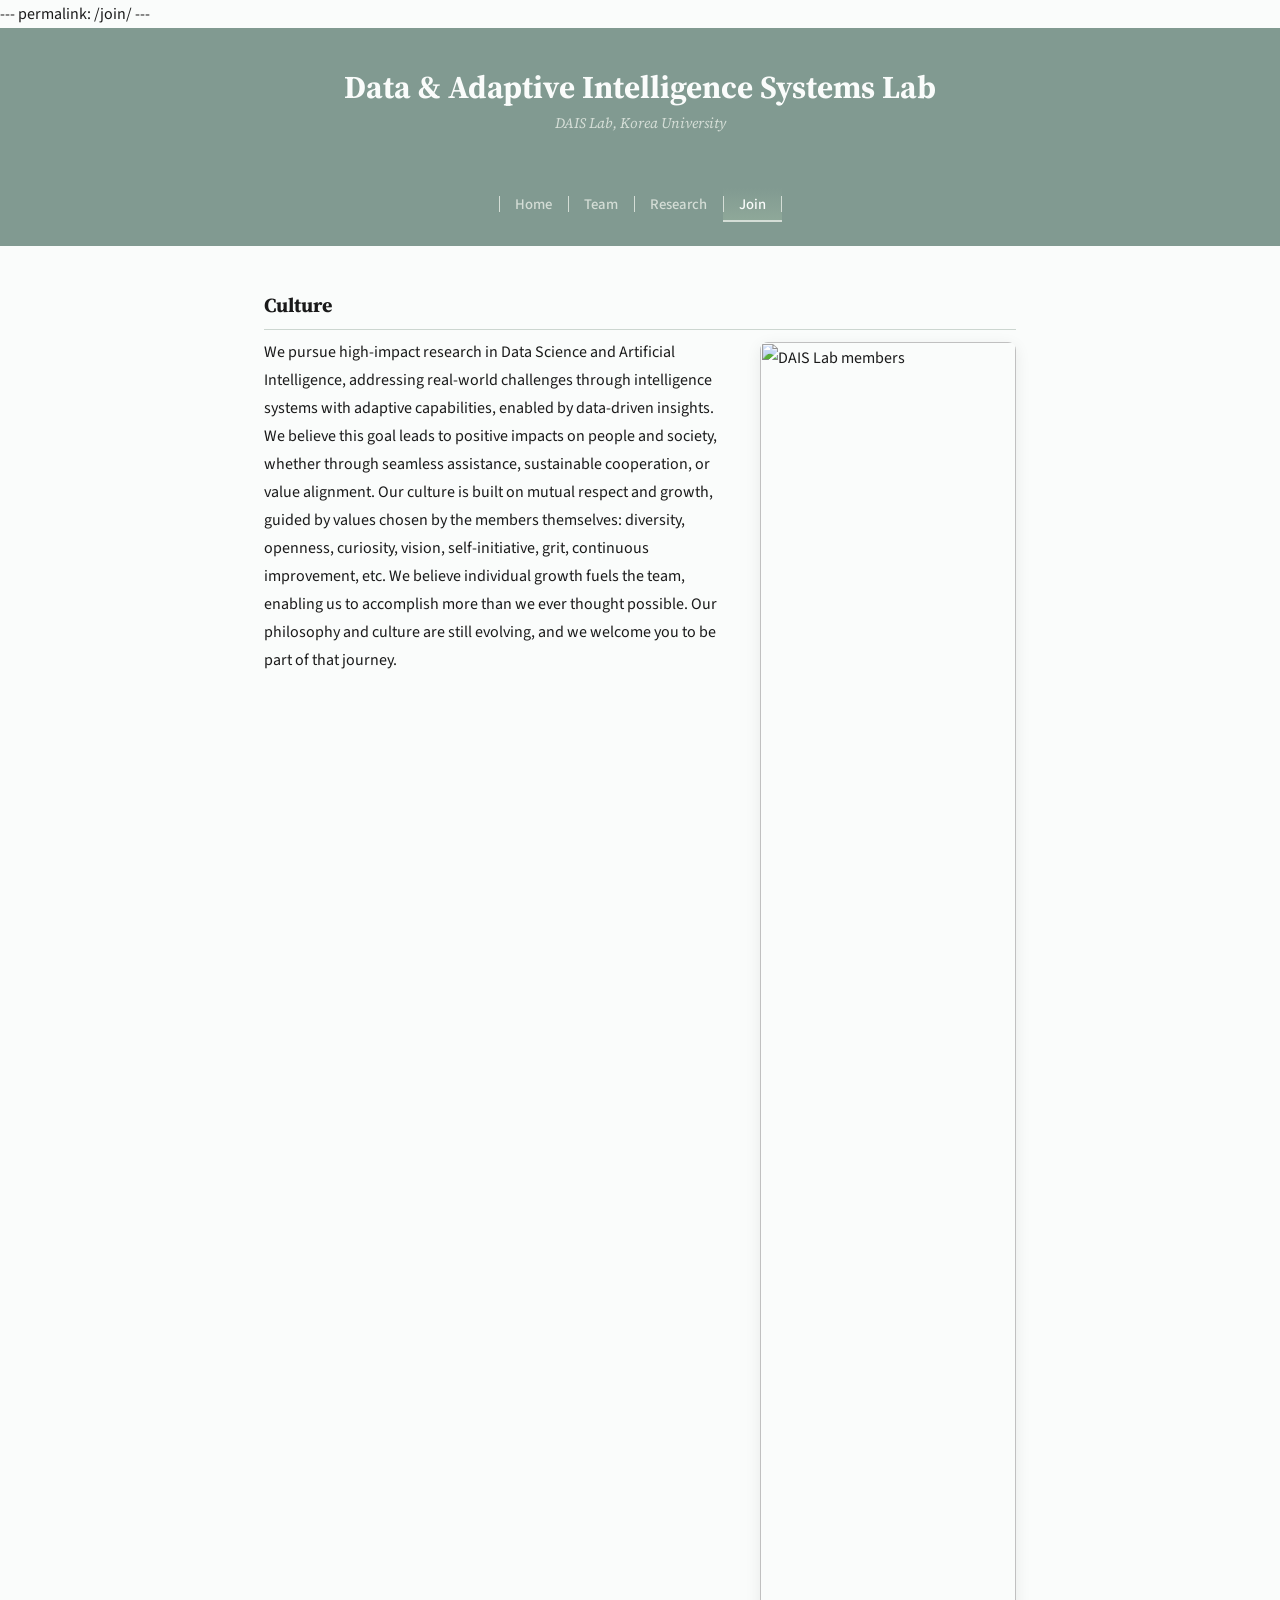
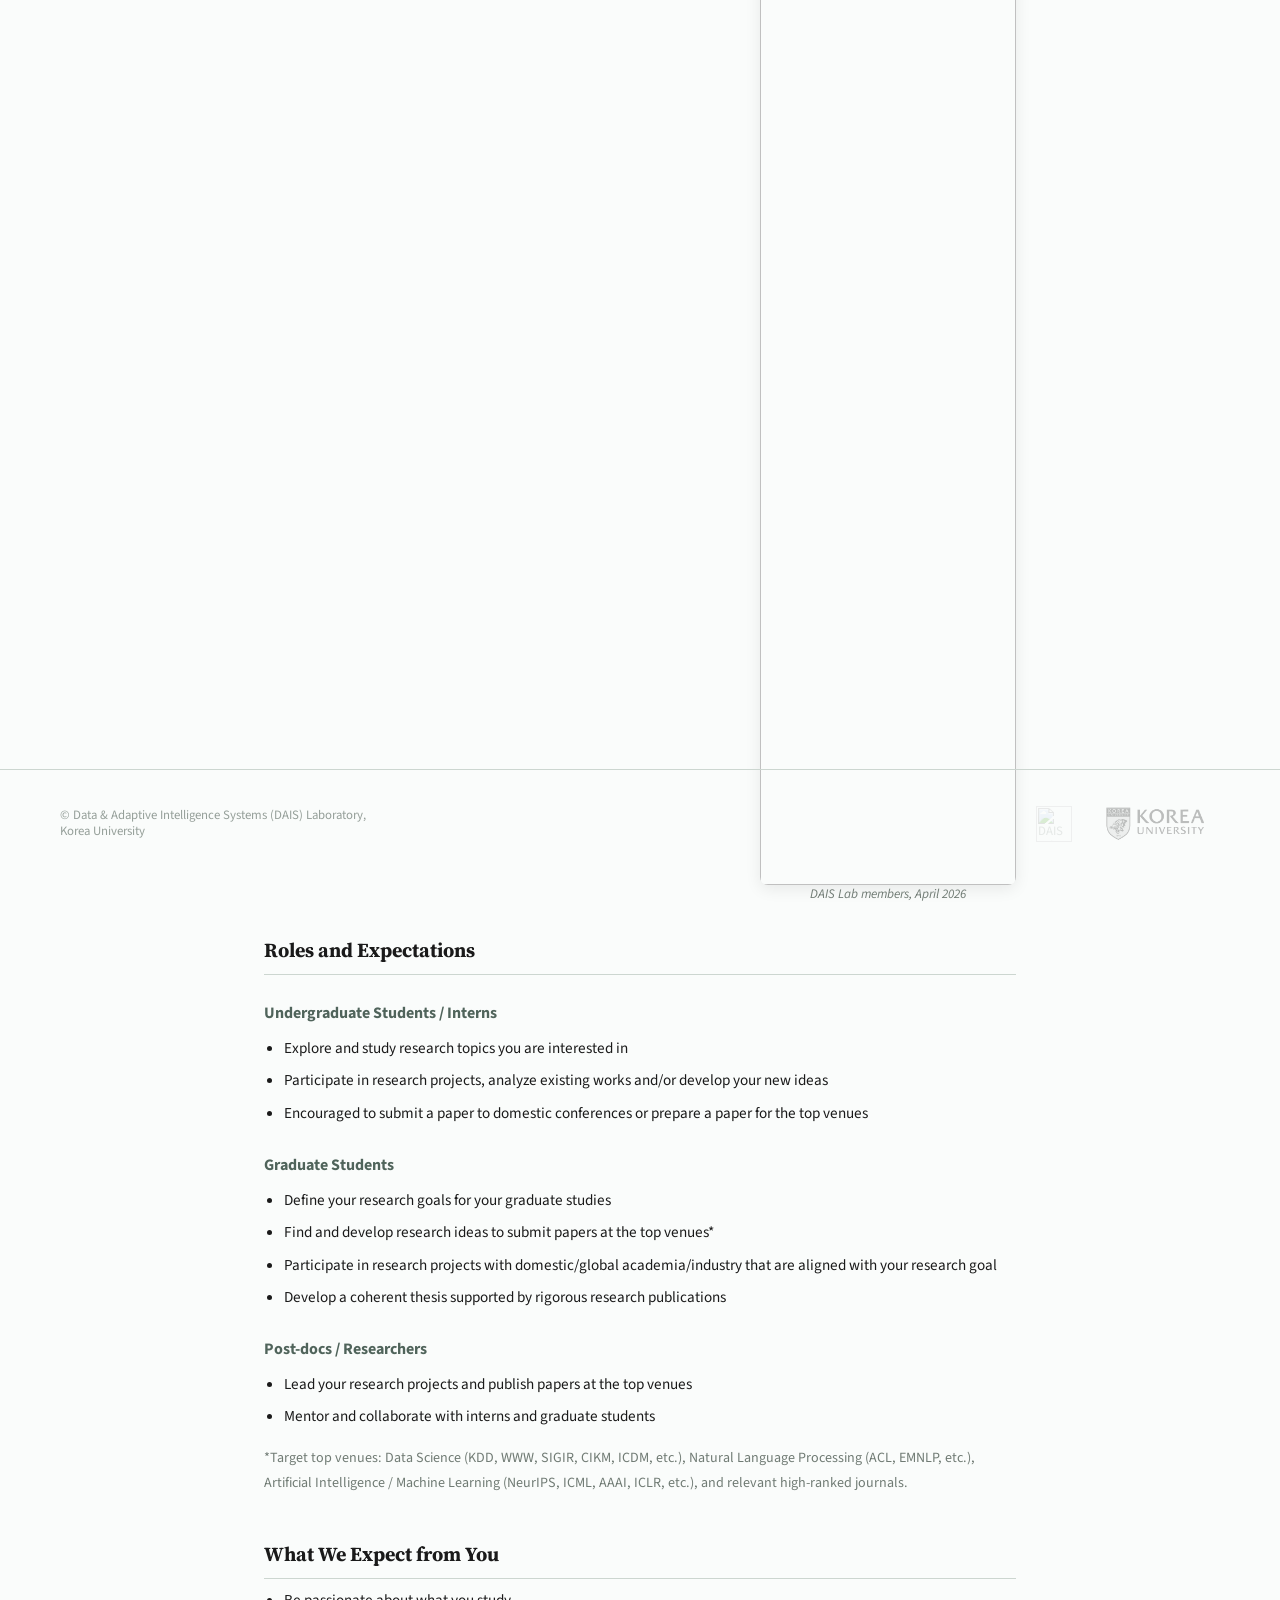
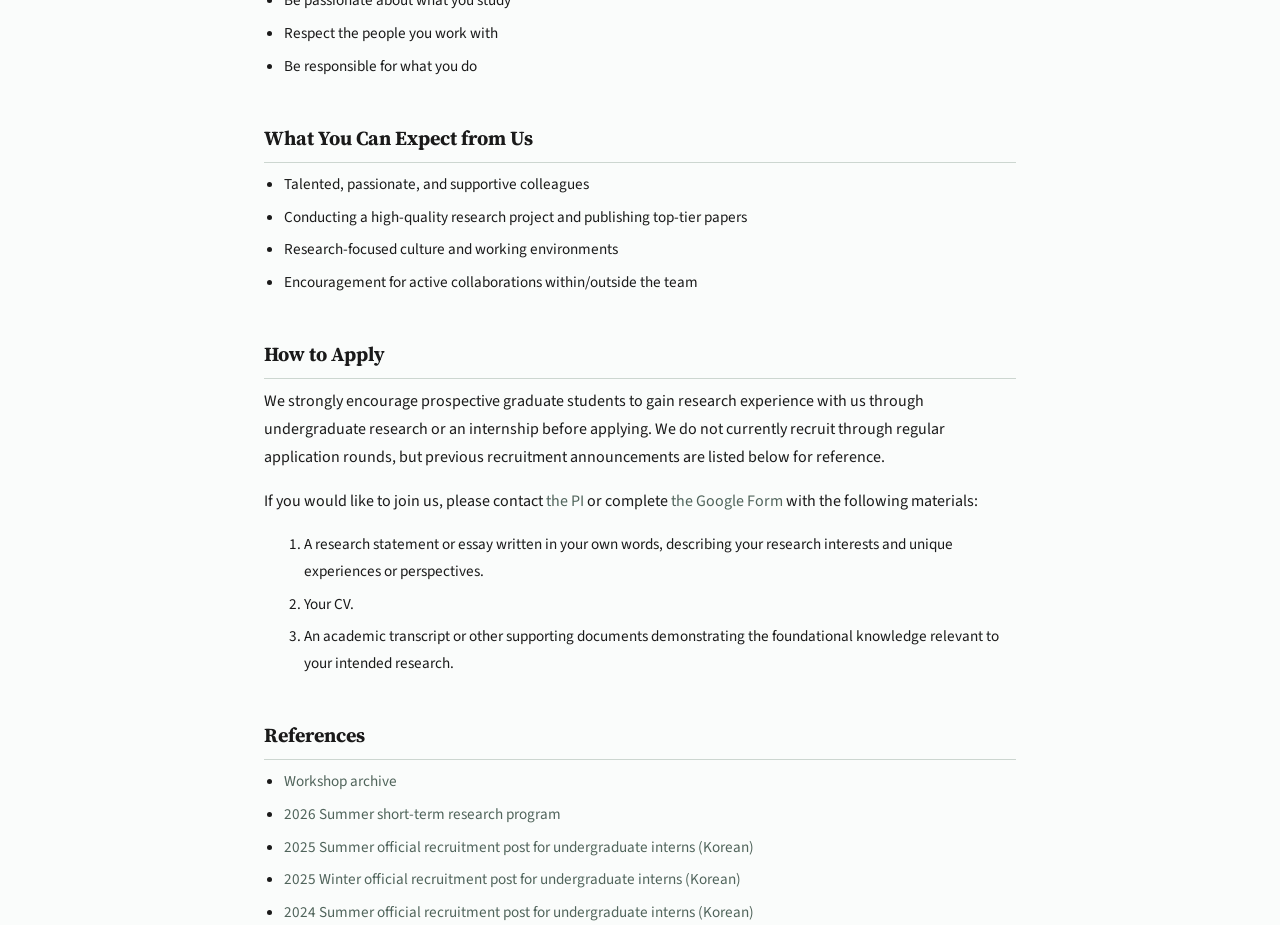
==== commit 39b3cbc0: "Refine application contact wording" ====
--- a/join.html
+++ b/join.html
@@ -102,8 +102,8 @@
     <p>We strongly encourage prospective graduate students to gain research experience with us through undergraduate
       research or an internship before applying. We do not currently recruit through regular application rounds, but
       previous recruitment announcements are listed below for reference.</p>
-    <p>If you would like to join us, please contact <a href="mailto:susik@korea.ac.kr">the PI by email</a> or complete
-      <a href="https://forms.gle/fkPYoEhUWRj9Fy5XA" target="_blank">the Google Form</a>. Please include:</p>
+    <p>If you would like to join us, please contact <a href="mailto:susik@korea.ac.kr">the PI</a> or complete
+      <a href="https://forms.gle/fkPYoEhUWRj9Fy5XA" target="_blank">the Google Form</a> with the following materials:</p>
     <ol>
       <li>A research statement or essay written in your own words, describing your research interests and unique
         experiences or perspectives.</li>
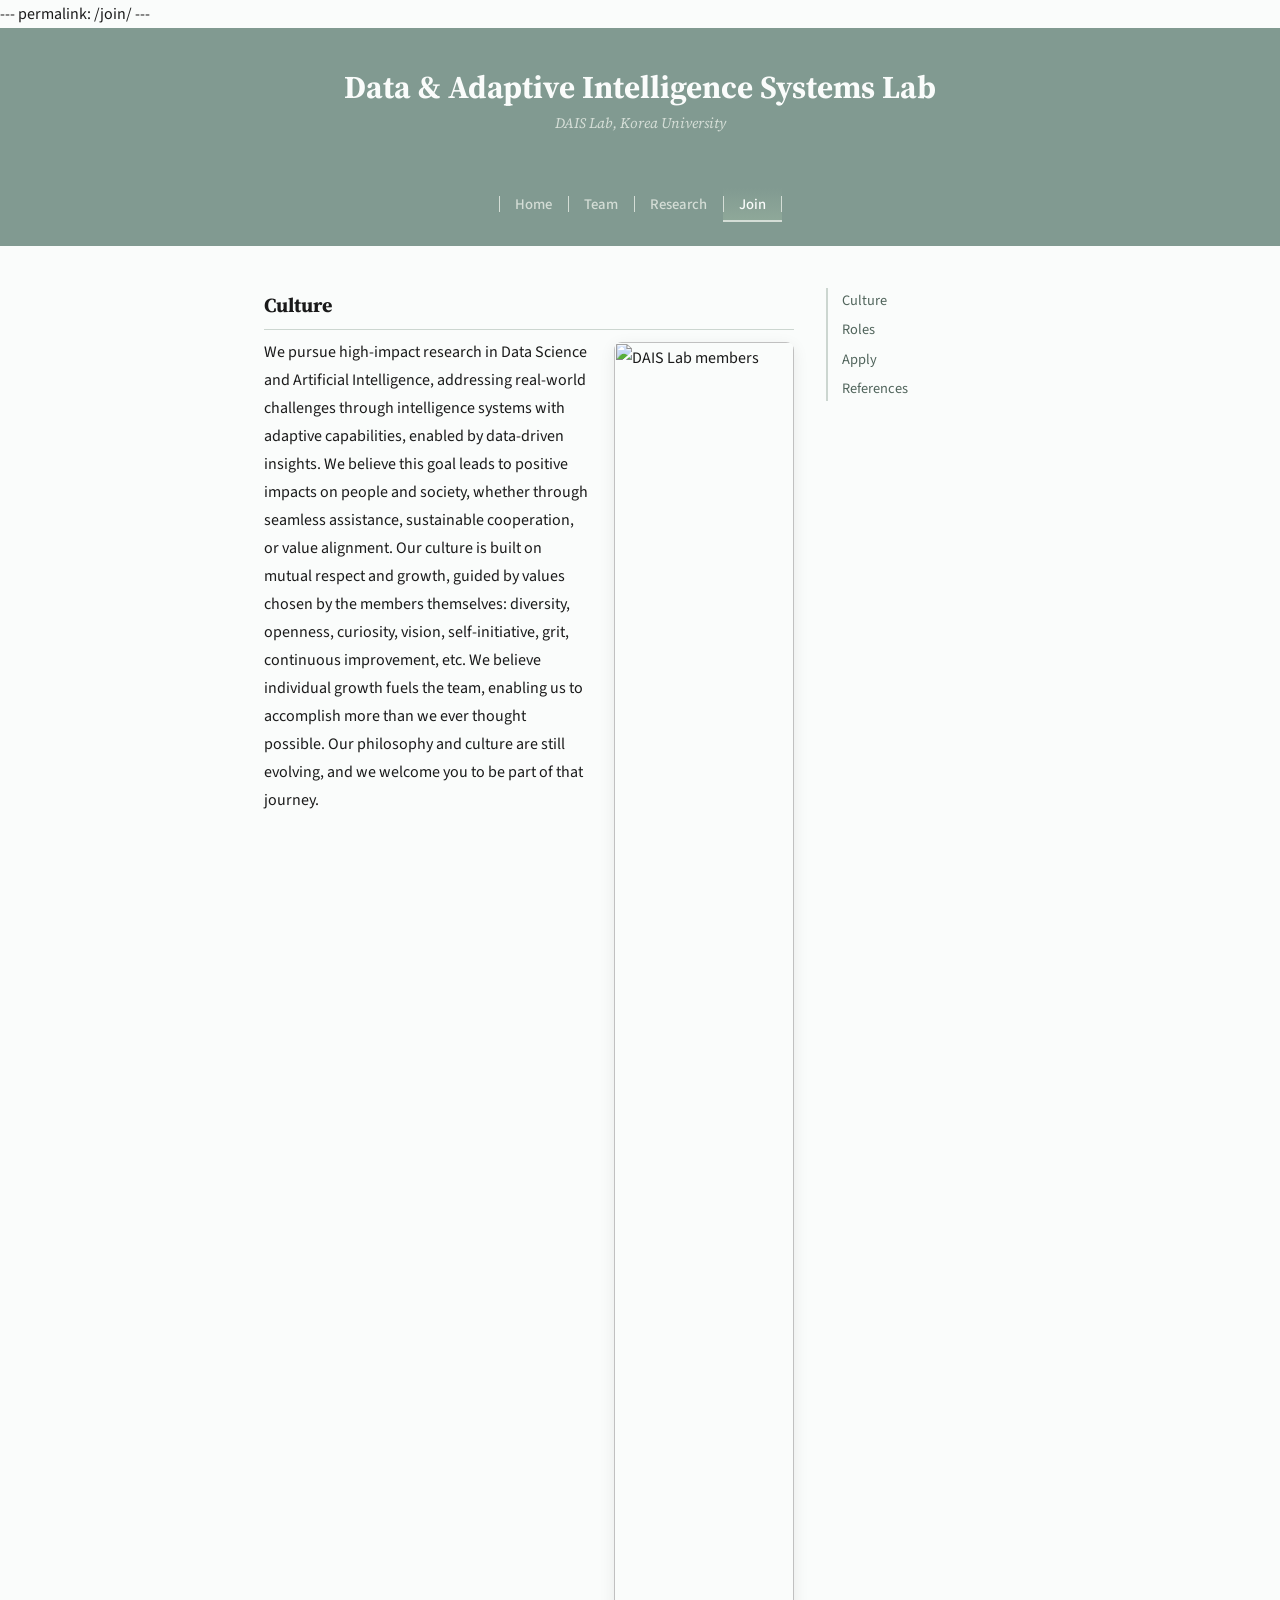
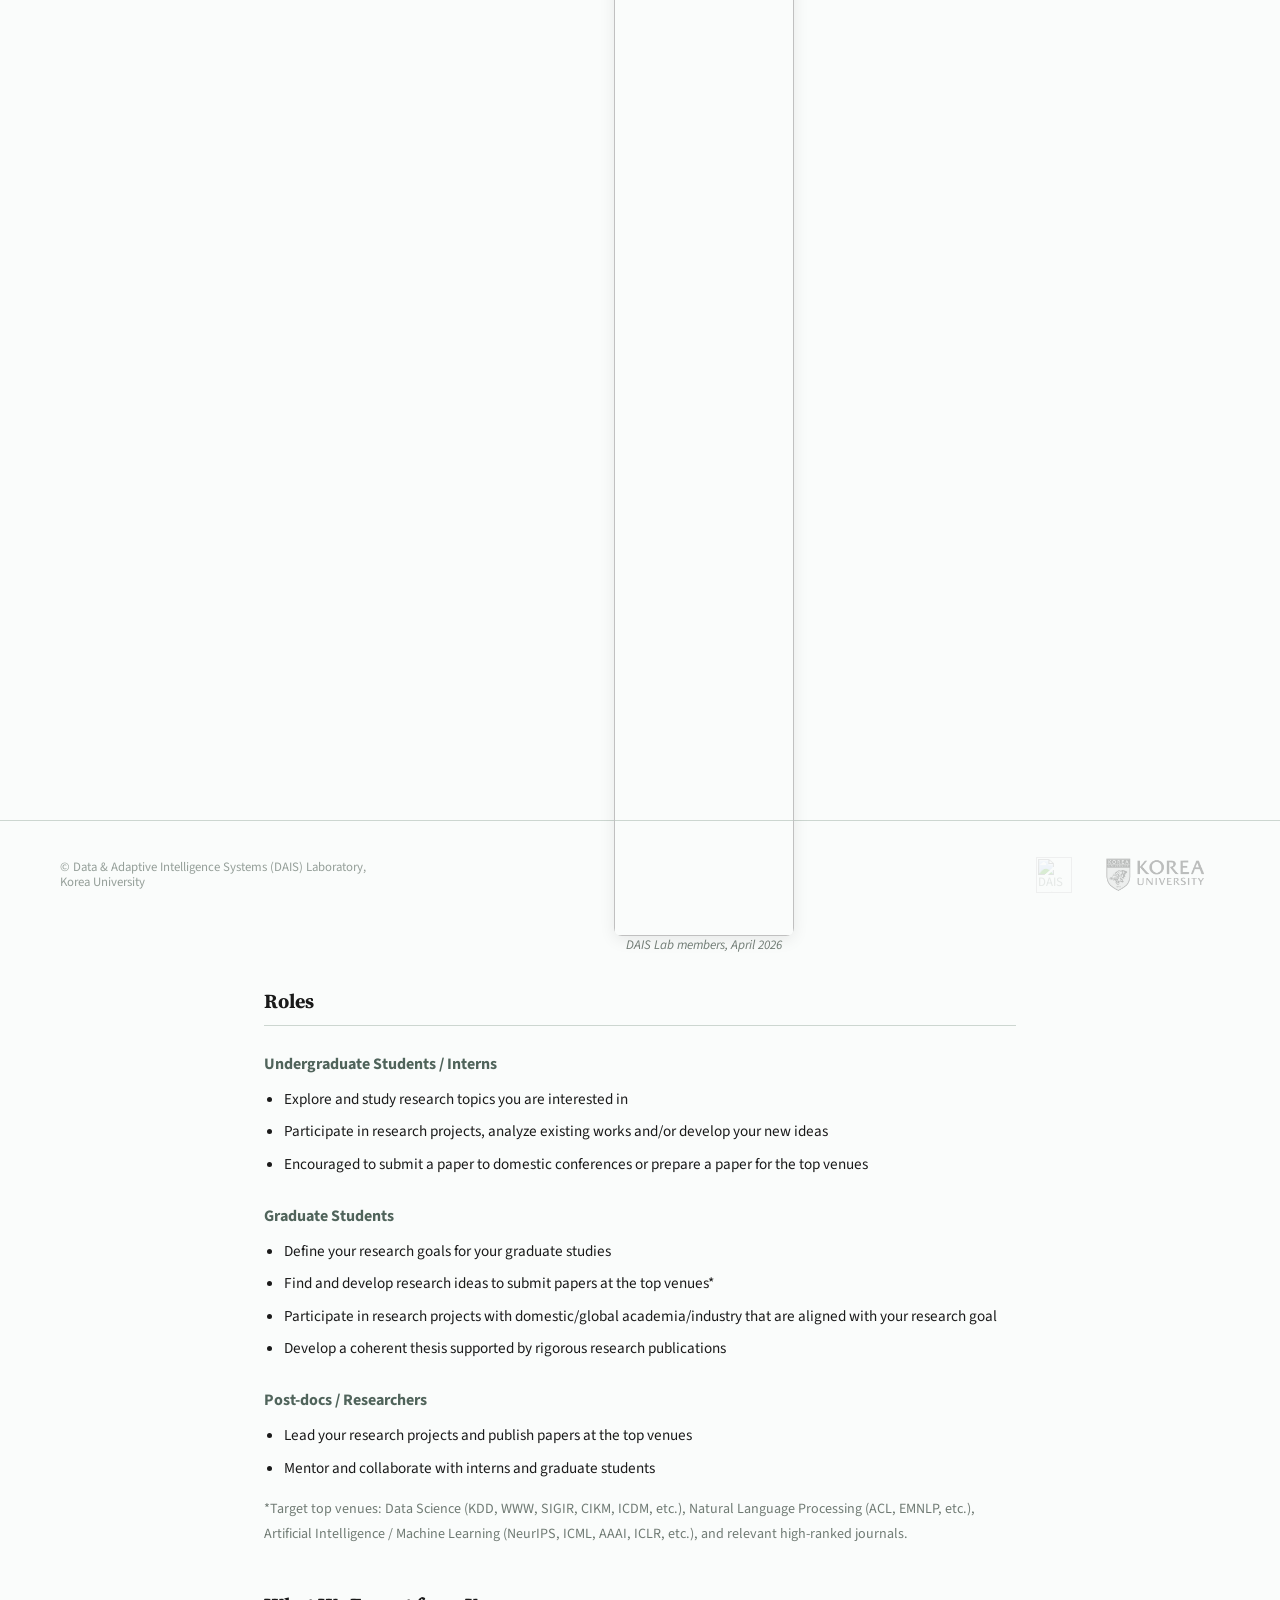
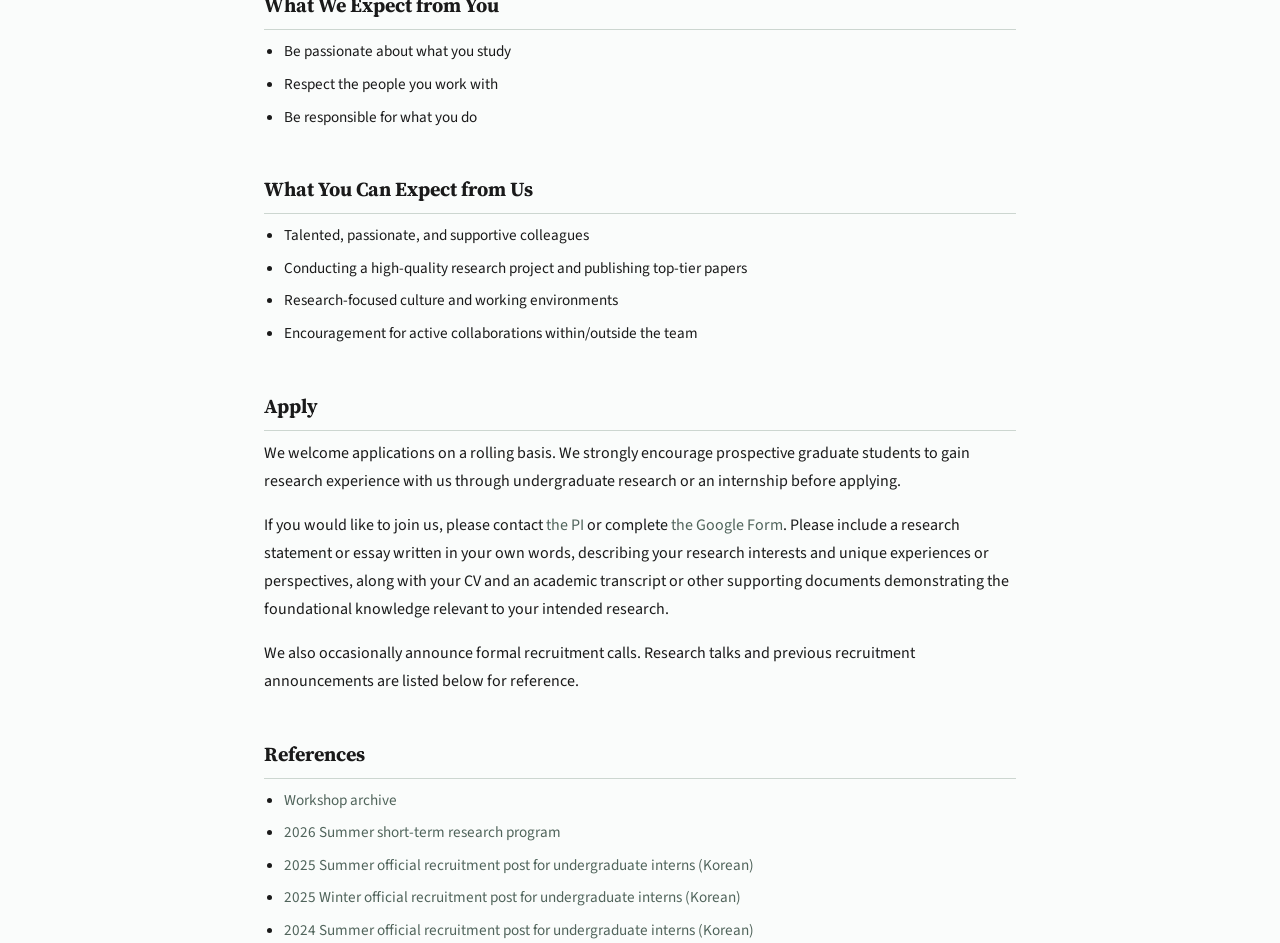
==== commit c616bf38: "Update Join page navigation and rolling application guidance" ====
--- a/join.html
+++ b/join.html
@@ -12,6 +12,7 @@
   <meta name="description"
     content="Join DAIS Lab at Korea University. Learn about open positions, roles, expectations, and how to apply for undergraduate, graduate, and postdoc opportunities." />
   <link rel="stylesheet" href="/styles.css">
+  <link rel="stylesheet" href="/join.css">
   <!-- Google tag (gtag.js) -->
   <script async src="https://www.googletagmanager.com/gtag/js?id=G-4RPQRSZPRB"></script>
   <script>
@@ -37,7 +38,16 @@
       </nav>
     </header>
 
-    <h2>Culture</h2>
+    <div class="join-layout">
+      <aside class="join-sidebar">
+        <div class="pi-toc join-toc" role="navigation" aria-label="On this page">
+          <a href="#culture">Culture</a>
+          <a href="#roles">Roles</a>
+          <a href="#how-to-apply">Apply</a>
+          <a href="#references">References</a>
+        </div>
+      </aside>
+    <h2 id="culture">Culture</h2>
     <div class="culture-row">
       <figure class="lab-photo">
         <img src="/images/team/team_260417.png" alt="DAIS Lab members">
@@ -52,7 +62,7 @@
         philosophy and culture are still evolving, and we welcome you to be part of that journey.</p>
     </div>
 
-    <h2>Roles and Expectations</h2>
+    <h2 id="roles">Roles</h2>
 
     <h3>Undergraduate Students / Interns</h3>
     <ul>
@@ -83,14 +93,14 @@
       journals.
     </p>
 
-    <h2>What We Expect from You</h2>
+    <h2 id="expectations">What We Expect from You</h2>
     <ul>
       <li>Be passionate about what you study</li>
       <li>Respect the people you work with</li>
       <li>Be responsible for what you do</li>
     </ul>
 
-    <h2>What You Can Expect from Us</h2>
+    <h2 id="support">What You Can Expect from Us</h2>
     <ul>
       <li>Talented, passionate, and supportive colleagues</li>
       <li>Conducting a high-quality research project and publishing top-tier papers</li>
@@ -98,21 +108,18 @@
       <li>Encouragement for active collaborations within/outside the team</li>
     </ul>
 
-    <h2>How to Apply</h2>
-    <p>We strongly encourage prospective graduate students to gain research experience with us through undergraduate
-      research or an internship before applying. We do not currently recruit through regular application rounds, but
-      previous recruitment announcements are listed below for reference.</p>
+    <h2 id="how-to-apply">Apply</h2>
+    <p>We welcome applications on a rolling basis. We strongly encourage prospective graduate students to gain research
+      experience with us through undergraduate research or an internship before applying.</p>
     <p>If you would like to join us, please contact <a href="mailto:susik@korea.ac.kr">the PI</a> or complete
-      <a href="https://forms.gle/fkPYoEhUWRj9Fy5XA" target="_blank">the Google Form</a> with the following materials:</p>
-    <ol>
-      <li>A research statement or essay written in your own words, describing your research interests and unique
-        experiences or perspectives.</li>
-      <li>Your CV.</li>
-      <li>An academic transcript or other supporting documents demonstrating the foundational knowledge relevant to your
-        intended research.</li>
-    </ol>
+      <a href="https://forms.gle/fkPYoEhUWRj9Fy5XA" target="_blank">the Google Form</a>. Please include a research
+      statement or essay written in your own words, describing your research interests and unique experiences or
+      perspectives, along with your CV and an academic transcript or other supporting documents demonstrating the
+      foundational knowledge relevant to your intended research.</p>
+    <p>We also occasionally announce formal recruitment calls. Research talks and previous recruitment announcements
+      are listed below for reference.</p>
 
-    <h2>References</h2>
+    <h2 id="references">References</h2>
 
     <ul>
       <li><a href="/workshop/">Workshop archive</a></li>
@@ -125,6 +132,7 @@
       <li><a href="https://docs.google.com/document/d/18Xj0tf5e4lnX49O1BwuatmQZgXf6cx6W1sAJg65nxL0/edit?usp=sharing"
           target="_blank">2024 Summer official recruitment post for undergraduate interns (Korean)</a></li>
     </ul>
+    </div>
   </main>
   <footer>
     © Data &amp; Adaptive Intelligence Systems (DAIS) Laboratory,<br> Korea University
--- a/join.css
+++ b/join.css
@@ -0,0 +1,43 @@
+.join-layout {
+    position: relative;
+}
+
+.join-sidebar {
+    float: right;
+    width: 190px;
+    margin: 0 0 24px 32px;
+}
+
+.join-toc {
+    position: static;
+}
+
+.join-layout > #culture,
+.join-layout > .culture-row {
+    display: flow-root;
+}
+
+.join-layout > #roles {
+    clear: both;
+}
+
+.join-layout h2[id] {
+    scroll-margin-top: 24px;
+}
+
+@media (max-width: 700px) {
+    .join-sidebar {
+        float: none;
+        width: auto;
+        margin: 0 0 24px;
+    }
+
+    .join-toc {
+        position: static;
+        flex-direction: row;
+        flex-wrap: wrap;
+        gap: 8px 16px;
+        border-left: none;
+        padding-left: 0;
+    }
+}
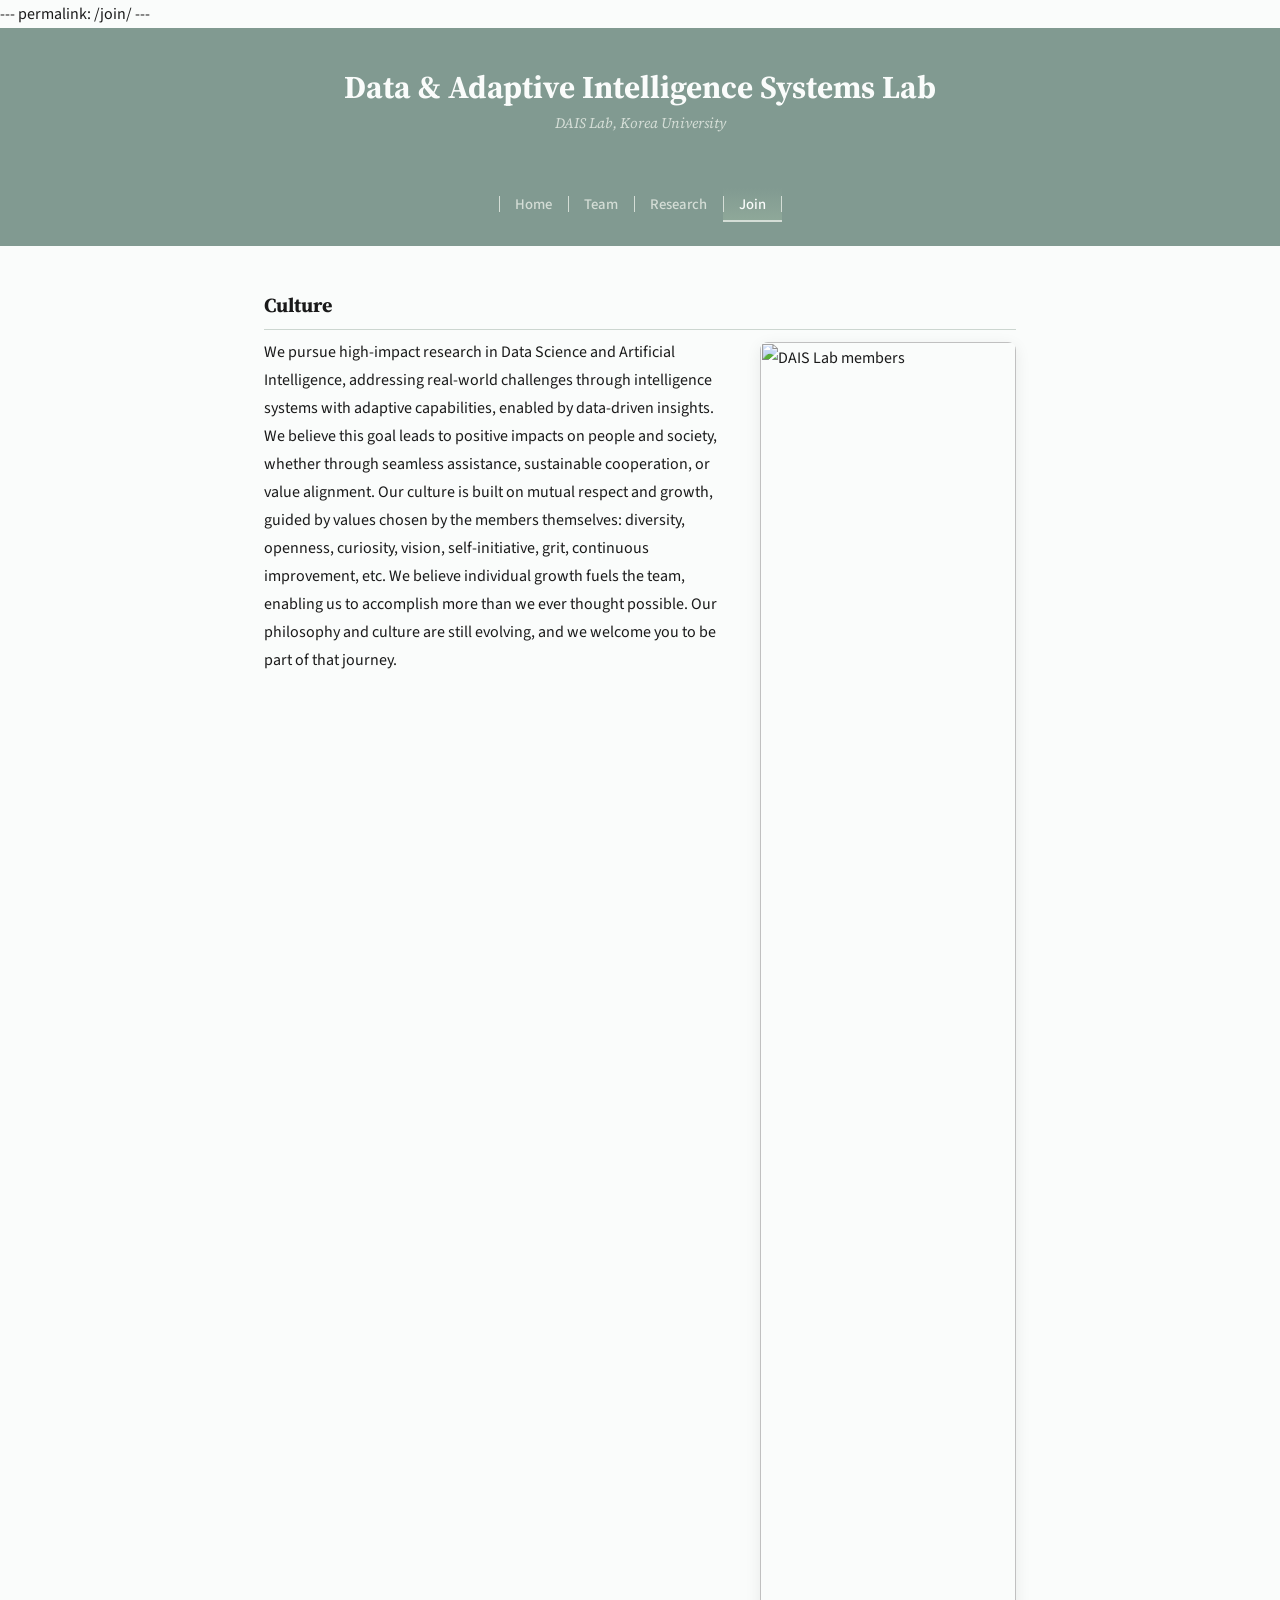
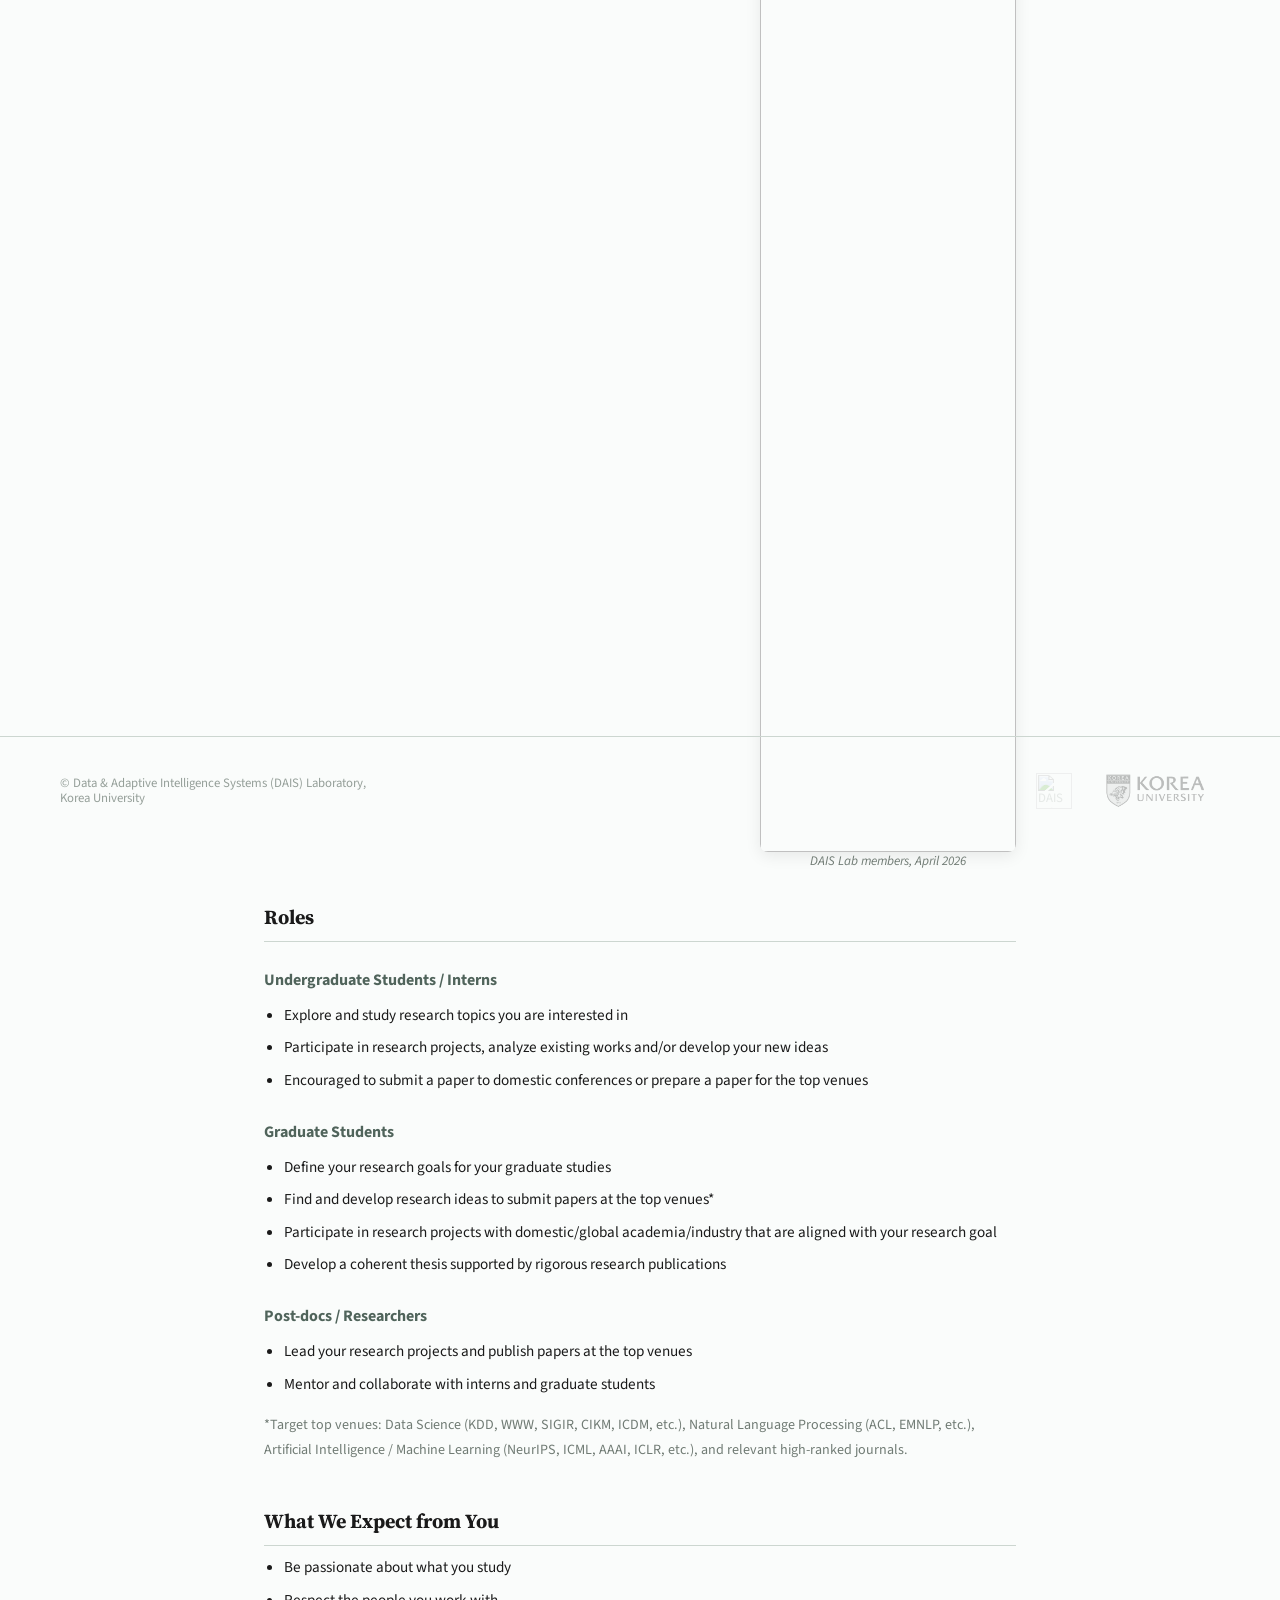
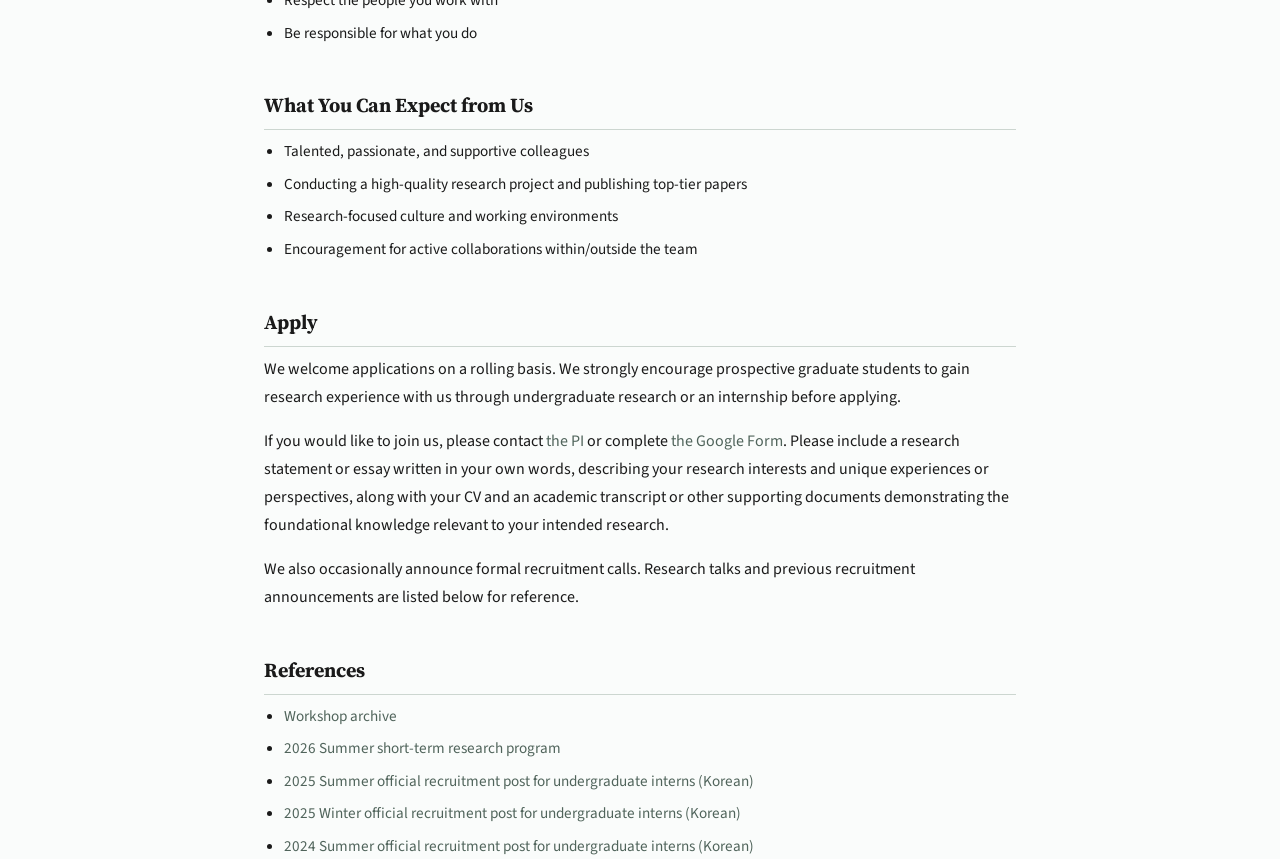
==== commit 207f7b15: "Remove Join page table of contents" ====
--- a/join.html
+++ b/join.html
@@ -12,7 +12,6 @@
   <meta name="description"
     content="Join DAIS Lab at Korea University. Learn about open positions, roles, expectations, and how to apply for undergraduate, graduate, and postdoc opportunities." />
   <link rel="stylesheet" href="/styles.css">
-  <link rel="stylesheet" href="/join.css">
   <!-- Google tag (gtag.js) -->
   <script async src="https://www.googletagmanager.com/gtag/js?id=G-4RPQRSZPRB"></script>
   <script>
@@ -38,15 +37,6 @@
       </nav>
     </header>
 
-    <div class="join-layout">
-      <aside class="join-sidebar">
-        <div class="pi-toc join-toc" role="navigation" aria-label="On this page">
-          <a href="#culture">Culture</a>
-          <a href="#roles">Roles</a>
-          <a href="#how-to-apply">Apply</a>
-          <a href="#references">References</a>
-        </div>
-      </aside>
     <h2 id="culture">Culture</h2>
     <div class="culture-row">
       <figure class="lab-photo">
@@ -132,7 +122,6 @@
       <li><a href="https://docs.google.com/document/d/18Xj0tf5e4lnX49O1BwuatmQZgXf6cx6W1sAJg65nxL0/edit?usp=sharing"
           target="_blank">2024 Summer official recruitment post for undergraduate interns (Korean)</a></li>
     </ul>
-    </div>
   </main>
   <footer>
     © Data &amp; Adaptive Intelligence Systems (DAIS) Laboratory,<br> Korea University
